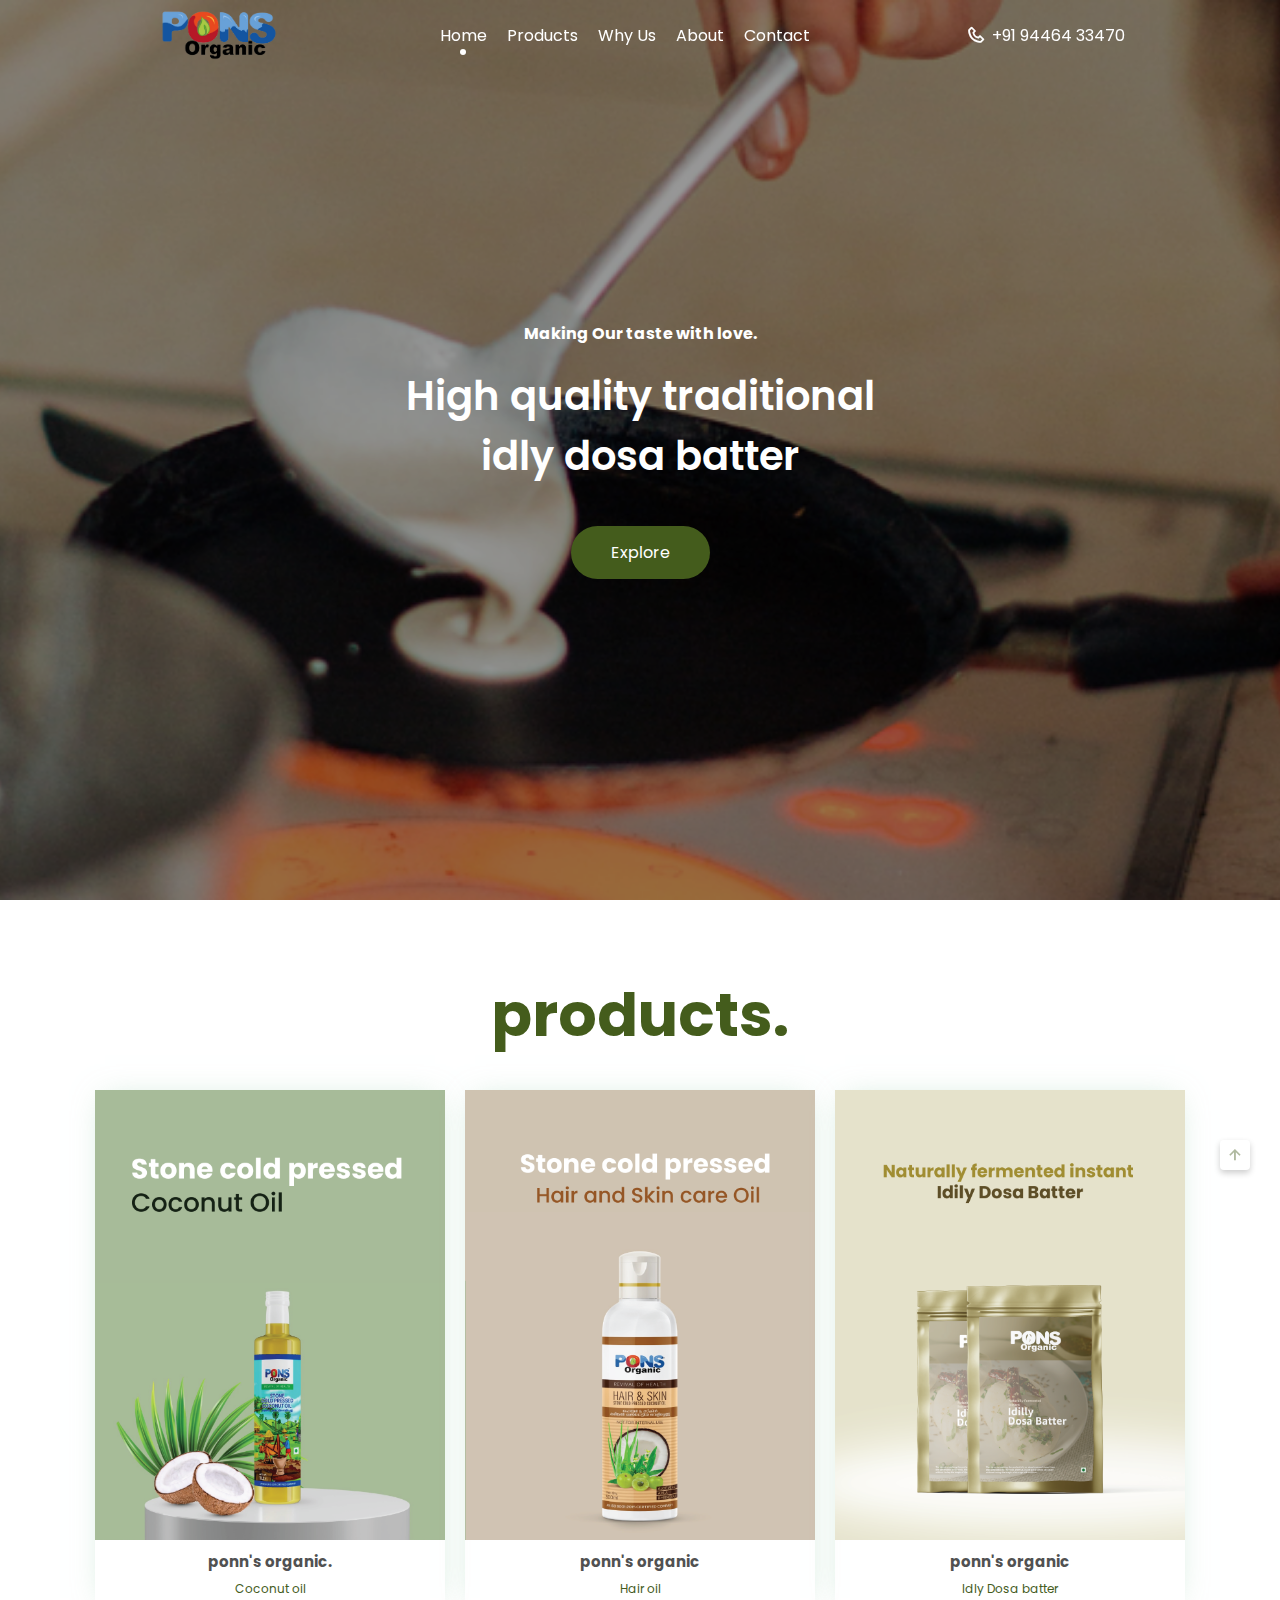
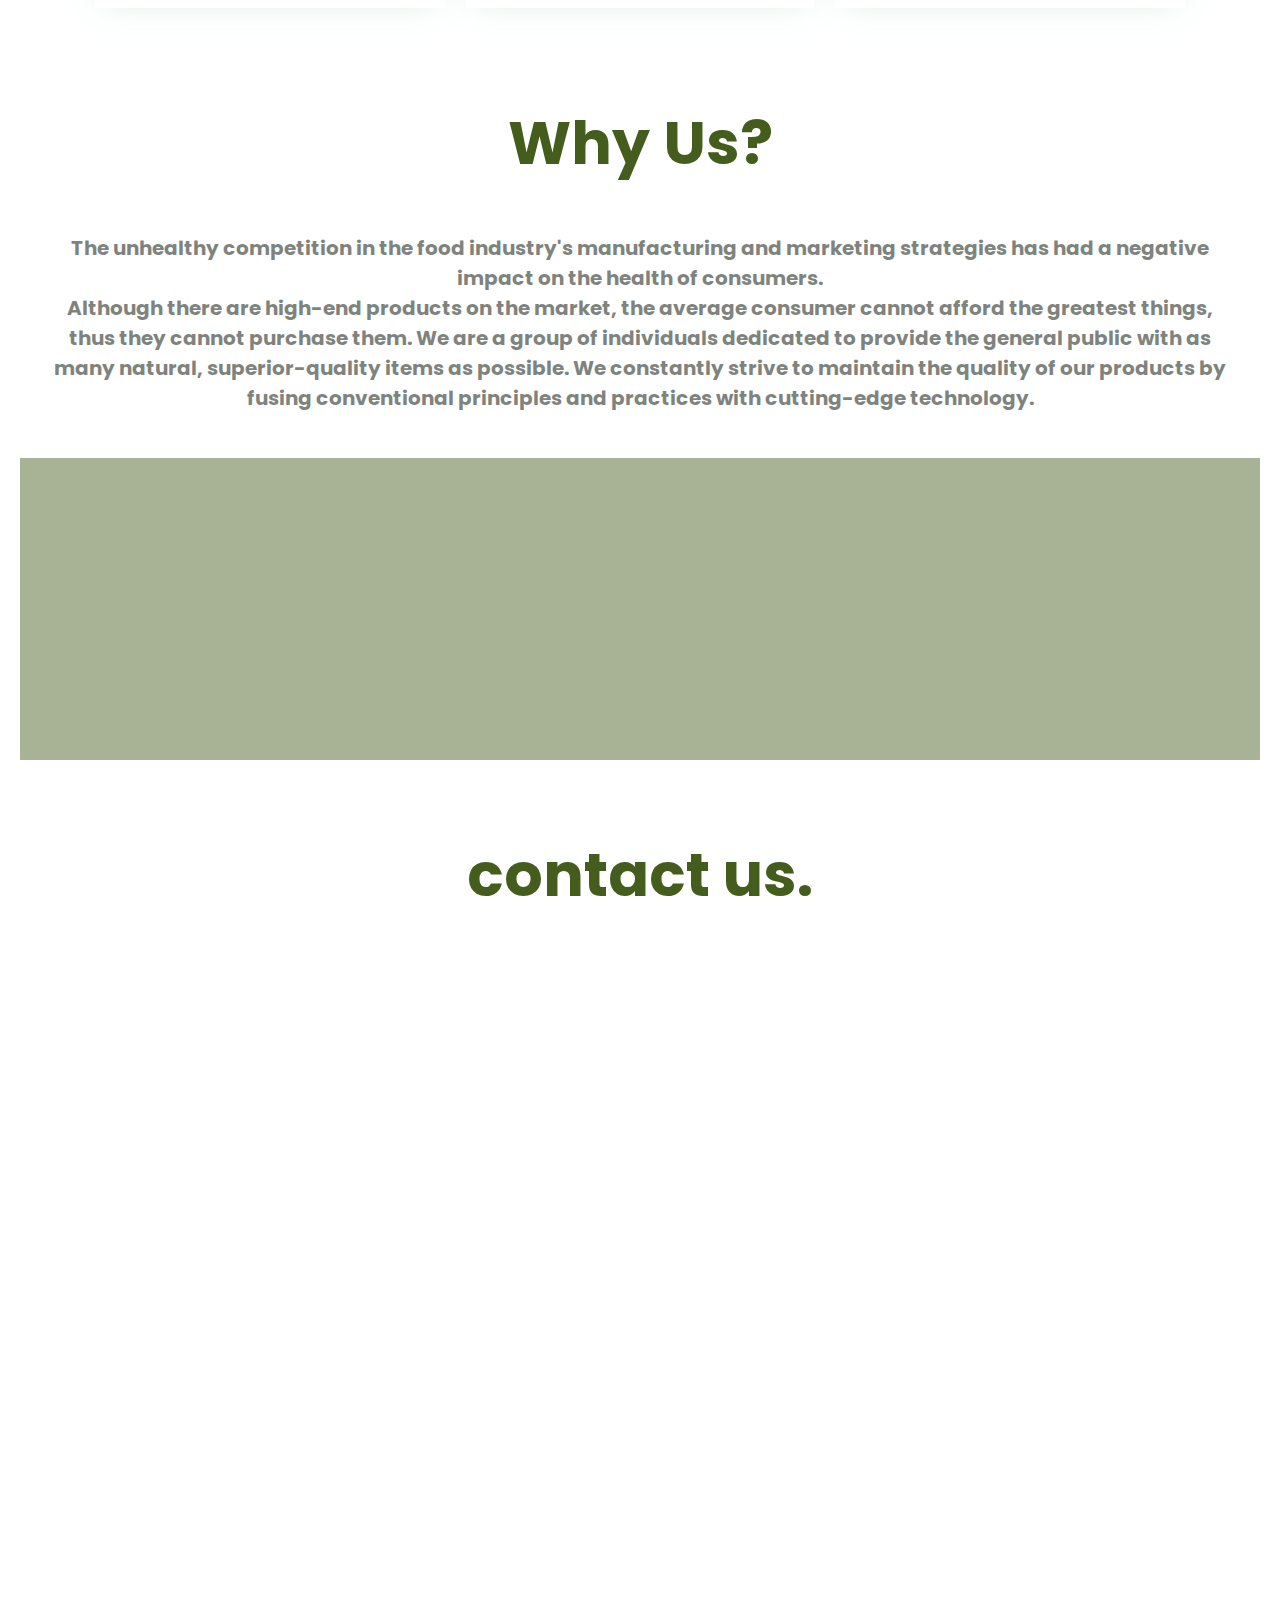
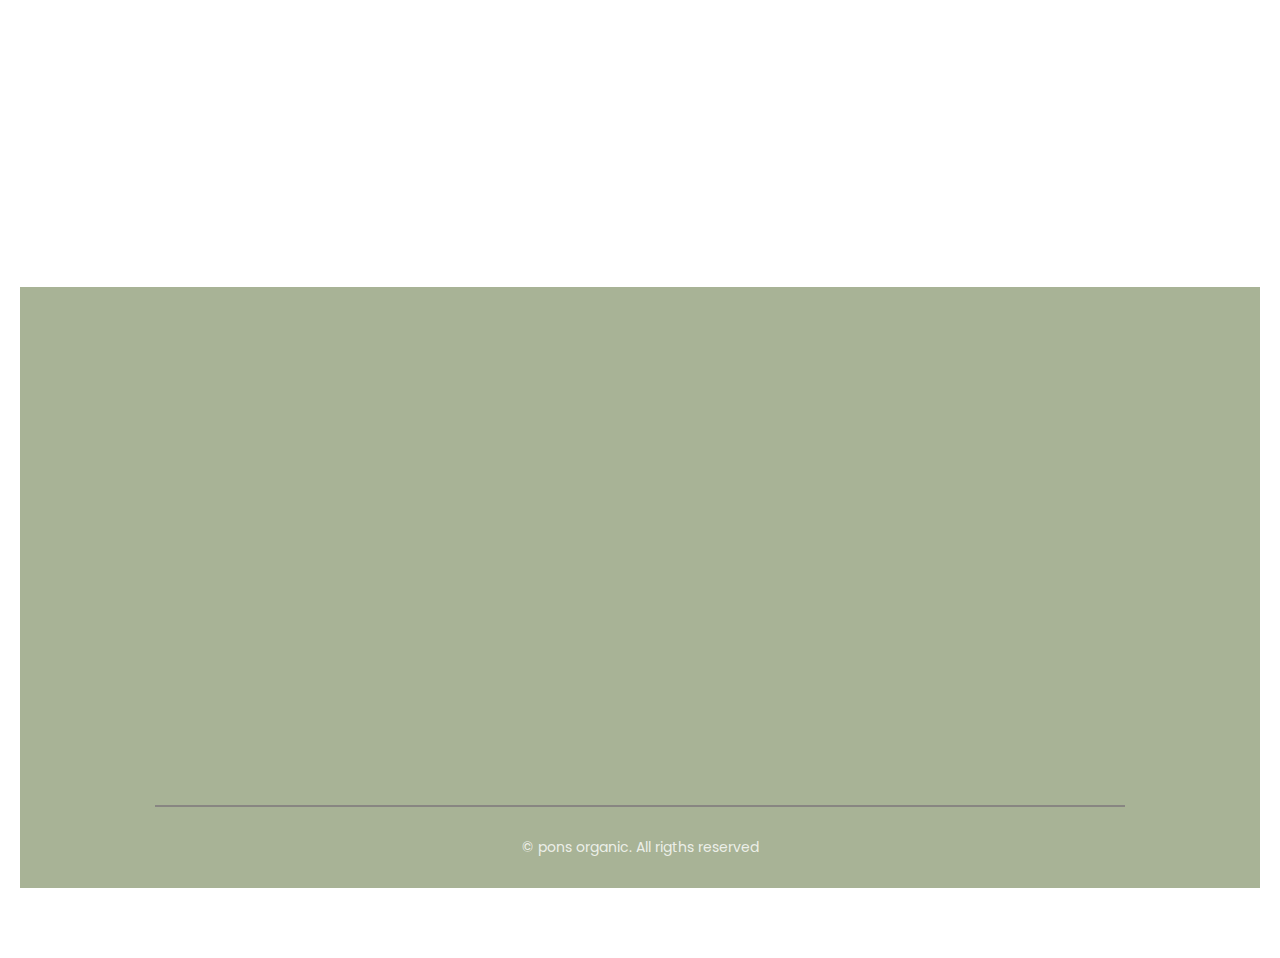
==== index.html @ 4b70cf16 "update" ====
<!DOCTYPE html>
<!-- authored by amaljith sivadas-->
<html lang="en">
<head>
    <meta charset="UTF-8">
    <meta http-equiv="X-UA-Compatible" content="IE=edge">
    <meta name="viewport" content="width=device-width, initial-scale=1.0">
    <title>Pons organic|A Quality Life to Protect the Truth</title>

    <!-- Swiper JS CSS-->
    <link rel="stylesheet" href="css/swiper-bundle.min.css">

    <!-- Scroll Reveal -->
    <link rel="stylesheet" href="css/scrollreveal.min.js">

    <!-- Boxicons -->
    <link href='https://unpkg.com/boxicons@2.1.2/css/boxicons.min.css' rel='stylesheet'>
        
    <!-- CSS -->
    <link rel="stylesheet" href="css/style.css">
         <!-- FAVICONS -->
  <link rel="shortcut icon" href="./images/Artboard 3.png" type="image/x-icon">

</head>
<body>
<!-- Header -->
    <header class="header">
            <nav class="nav container flex">
                    <a href="#" class="logo-content flex">
                        <img src="./images/pons_organic_1-removebg-preview.png" alt="" srcset="">
                    </a>

                    <div class="menu-content">
                            <ul class="menu-list flex">
                                    <li><a href="#home" class="nav-link active-navlink">home</a></li>
                                    <li><a href="#about" class="nav-link">products</a></li>
                                    <li><a href="#why-us" class="nav-link">why us</a></li>
                                    <li><a href="#menu" class="nav-link">about</a></li>
                                    <li><a href="#contact" class="nav-link">contact</a></li>
                            </ul>

                            <div class="media-icons flex">
                                    <a href="https://www.facebook.com"><i class='bx bxl-facebook'></i></a>
                                    <a href="https://twitter.com/i/flow/login"><i class='bx bxl-twitter' ></i></a>
                                    <a href="https://www.instagram.com/accounts/login"><i class='bx bxl-instagram-alt' ></i></a>
                                    <a href="https://github.com/login"><i class='bx bxl-github'></i></a>
                                    <a href="https://www.youtube.com/login"><i class='bx bxl-youtube'></i></a>
                            </div>

                            <i class='bx bx-x navClose-btn'></i>
                        </div>
                        
                        <div class="contact-content flex">
                            <i class='bx bx-phone phone-icon' ></i>
                            <span > <a class="phone-number" href="tel:+91 94464 33470">+91 94464 33470</a></span>
                        </div>

                        <i class='bx bx-menu navOpen-btn'></i>
                </nav>
        
    </header>

<!-- Home Section -->
    <main>
        <section class="home" id="home">
                <div class="home-content">
                        <div class="swiper mySwiper ">
                                <div class="swiper-wrapper ">
                                        <div class="swiper-slide mySlides">
                                                <img src="images/hero-1.png" alt="" class="home-img ">

                                                <div class="home-details">
                                                        <div class="home-text">
                                                                <h4 class="homeSubtitle">We really like what we do.</h4>
                                                                <h2 class="homeTitle">Original traditional cold pressed <br> coconut oil</h2>
                                                        </div>

                                                        <button class="button">Explore</button>
                                                </div>
                                        </div>

                                        <div class="swiper-slide mySlides">
                                                <img src="images/hero-2.png" alt="" class="home-img ">

                                                <div class="home-details">
                                                        <div class="home-text">
                                                                <h4 class="homeSubtitle">Enjoy the finest qaulity.</h4>
                                                                <h2 class="homeTitle">High-quality traditional oils for the <br> skin and hair</h2>
                                                        </div>

                                                        <button class="button">Explore</button>
                                                </div>
                                        </div>

                                        <div class="swiper-slide mySlides">
                                                <img src="images/hero-3.png" alt="" class="home-img ">

                                                <div class="home-details">
                                                        <div class="home-text">
                                                                <h4 class="homeSubtitle">Making Our taste with love.</h4>
                                                                <h2 class="homeTitle">High quality traditional<br>idly dosa batter</h2>
                                                        </div>

                                                        <button class="button">Explore</button>
                                                </div>
                                        </div>
                                </div>

                                <div class="swiper-button-next swiper-navBtn"></div>
                                <div class="swiper-button-prev swiper-navBtn"></div>
                                <div class="swiper-pagination"></div>
                        </div>
                </div>
        </section>

    
<!-- About Section -->
        <section class="section about" id="about">
                <section id="projects">
                        <div>
                            <h6>products.</h6>
                           <ul class="card-list">
                           <li class="card">
                                <a title="COCONUT OIL." class="card-image" data-href="#" target="_blank" style="background-image: url(./images/OIL.png);"  data-image-full="./images/OIL.png">
                                  <img src="./images/OIL.png" alt="COCONUT OIL" />
                                </a>
                                <a class="card-description" data-href="#" target="_blank">
                                  <h2>ponn's organic.</h2>
                                  <p>Coconut oil </p>
                                </a>
                              </li>
                              <li class="card">
                                <a title="HAIR & SKIN CARE OIL" class="card-image" data-href="#" target="_blank" style="background-image: url(./images/HAIR OIL.png);"  data-image-full="./images/HAIR OIL.png">
                                  <img src="./images/HAIR OIL.png" alt="HAIR & SKIN CARE OIL" />
                                </a>
                                <a class="card-description" data-href="" target="_blank">
                                  <h2>ponn's organic</h2>
                                  <p>Hair oil </p>
                                </a>
                              </li>
                              <li class="card">
                                <a title="IDLY DOSA BATTER" class="card-image" data-href="#" target="_blank" style="background-image: url(./images/BATTER.png);"  data-image-full="./images/BATTER.png">
                                  <img src="./images/BATTER.png" alt="#" />
                                </a>
                                <a class="card-description" data-href="avantra" target="_blank">
                                  <h2>ponn's organic</h2>
                                  <p>Idly Dosa batter </p>
                                </a>
                              </li>
                            </ul>
                            <h4 class="section-subtitle" >GIVE A MISSED CALL AND PLACE ORDER <br><a class="section-subtitle" href="tel:+91 94464 33470">+91 94464 33470</a></h4>
                    </section> 



<!-- why us section -->

 <section id="why-us">

      <h6>Why Us?</h6>
 <div class="whyUs">
      <h4>The unhealthy competition in the food industry's manufacturing and marketing strategies has had a negative impact on the health of consumers. <br> Although there are high-end products on the market, the average consumer cannot afford the greatest things, thus they cannot purchase them. We are a group of individuals dedicated to provide the general public with as many natural, superior-quality items as possible. We constantly strive to maintain the quality of our products by fusing conventional principles and practices with cutting-edge technology.</h4>
</div>
 </section>

    <!-- cleints Section -->
        <section class="section menu">
            <div class="brand-container container">
                    <h4 class="section-title"><i>Our Trusted Clients</i></h4>

                    <div class="brand-images">
                            <div class="brand-image">
                                    <img src="images/white-logo.png" alt="" class="brand-img">
                            </div>
                            <div class="brand-image">
                                    <img src="images/white-logo.png" alt="" class="brand-img">
                            </div>
                            <div class="brand-image">
                                    <img src="images/white-logo.png" alt="" class="brand-img">
                            </div>
                            <div class="brand-image">
                                    <img src="images/white-logo.png" alt="" class="brand-img">
                            </div>
                            <div class="brand-image">
                                    <img src="images/white-logo.png" alt="" class="brand-img">
                            </div>
                            <div class="brand-image">
                                <img src="images/white-logo.png" alt="" class="brand-img">
                        </div>
                    </div>
            </div>
        </section>

    
<!-- Reviews Section -->
        <section id="contact" class="section ">
                <h6> <span> contact us.</span></h6>
            <div class="maps">
                <iframe title="google maps-jdcorp" src="https://www.google.com/maps/embed?pb=!1m18!1m12!1m3!1d7775.878249281718!2d77.63615037439858!3d12.975745413412575!2m3!1f0!2f0!3f0!3m2!1i1024!2i768!4f13.1!3m3!1m2!1s0x3bae174c5fc45223%3A0xcbfba9bc7e8fe56d!2sJD%20CORP!5e0!3m2!1sen!2sin!4v1673929581398!5m2!1sen!2sin" width="1920" height="600" style="border:0;" allowfullscreen="" loading="lazy" referrerpolicy="no-referrer-when-downgrade"></iframe>
        </div>
            </div>
        </section>

    
<!-- Newsletter Section -->
        <section class="section newsletter">
            <div class="newletter-container container">
                <a href="#" class="logo-content flex">
                        <img class="logosmall" src="./images/pons_organic_1-removebg-preview.png" alt="" srcset="">
                    </a>

                    <p class="section-description">A Quality Life to Protect the Truth.</p>

                    </div>
<!-- 
                    <div class=" media-icons flex">
                        <a href="#"><i class='bx bxl-facebook'></i></a>
                        <a href="#"><i class='bx bxl-instagram-alt' ></i></a>
                        <a href="#"><i class='bx bxl-whatsapp'></i></a>
                        <a href="#"><i class='bx bxl-youtube'></i></a>
                </div> -->
            </div>
        </section>
        
    
<!-- Footer Section -->
 <section id="footer">
        <footer class="section footer">
            <div class="footer-container container">
                    <div class="footer-content">
                        <a href="#" class="logo-content flex">
                                <img class="logosmall" src="./images/white-logo.png" alt="" srcset=""> 
                            </a>

                            <p class="content-description">In 2023,two brothers and their supporters founded Ponnampully Traders and Manufactures as a result of their ideas for eradicating fraud in society, at least in the marketplace, by promoting the use of natural products and their connection to human health. It is an ISO-certified business with the trademark "PONS Organic" on the market.            
                            <div class="footer-location flex">
                                <i class='bx bx-map map-icon'></i>
                                
                                <div class="location-text">
                                        PONS Organic <br> Ponnampully Traders  and Manufactures,<br>Edathirinji Post <br>Irinjalakuda,<br>Thrissur, Kerala, 680122 
                                </div>
                            </div>
                    </div>

                    <div class="footer-linkContent">
                            <ul class="footer-links">
                                    <h4 class="footerLinks-title">others</h4>

                                    <li><a href="#" class="footer-link">brands</a></li>
                                    <li><a href="https://api.whatsapp.com/send?phone=+919400053254&text=Hello😀" class="footer-link whatsapp">Become a supplier</a></li>
                                    <li><a href="#" class="footer-link">Events</a></li>
                                    <li><a href="#" class="footer-link">news</a></li>
                                    <li><a href="#" class="footer-link">Customer service</a></li>
                            </ul> 
                            <ul class="footer-links">
                                    <h4 class="footerLinks-title">services</h4>

                                    <li><a href="#" class="footer-link">oils</a></li>
                                    <li><a href="#" class="footer-link">batters</a></li>
                                    <li><a href="#" class="footer-link">coconut</a></li>
                            </ul>
                            <ul class="footer-links">
                                    <h4 class="footerLinks-title">Support</h4>

                                    <li><a href="#" class="footer-link">About Us</a></li>
                                    <li><a href="#" class="footer-link">FAQs</a></li>
                                    <li><a href="#" class="footer-link">Private Policy</a></li>
                                    <li><a href="#" class="footer-link">Help Us</a></li>
                            </ul>
                    </div>
            </div>
            <div class="footer-copyRight">&#169; pons organic. All rigths reserved</div>
        </footer>
</section>

<!-- Scroll Up -->
        <a href="#home" class="scrollUp-btn flex">
                <i class='bx bx-up-arrow-alt scrollUp-icon'></i>
        </a>

</main>

<!-- Swiper JS -->
<script src="js/swiper-bundle.min.js"></script>

<!-- Scroll Reveal -->
<script src="js/scrollreveal.js"></script>

<!-- JavaScript -->
    <script src="js/script.js"></script>
</body>
</html>
---- css/style.css ----
/* Google Fonts - Poppins */
@import url('https://fonts.googleapis.com/css2?family=Poppins:wght@300;400;500;600&display=swap');

html{
    font-size: 62.5%; /* 1rem = 10px */
    scroll-behavior: smooth;
}
:root{
/* Font Sizes & Family */
/* if we set html's font size 62.5% then 1rem = 10px */

--body-font: 'Poppins', sans-serif;

--big-font: 4rem;
--h1-font: 3.6rem;
--h2-font: 2.4rem;
--h3-font: 2rem;
--h4-font: 1.8rem;
--normal-font: 1.6rem;
--small-font: 1.4rem;
--smaller-font: 1.3rem;

/* Font Weight ***/
--font-regular: 400;
--font-medium: 500;
--font-semi-bold: 600;

/* Color Variables */
--primary-color: #445c1c;
--primary-color-hover: #a8b396;
--text-color: #333;
--text-color-light: #888682;
--border-color: #484848;
--white-color: #ffffff;
--section-bg: #a8b396;

/* z-index */
--z-overlay: 10;
--z-fixed: 100;

/* transition */
--tran-0-2: 0.2s;
--tran-0-3: 0.3s;
--tran-0-5: 0.5s;
}

/*Font sizes For Small Screen 968px */
@media screen and (max-width: 990px) {
:root {
  --big-font: 3.5rem;
  --h1-font: 2.4rem;
  --h2-font: 2rem;
  --h3-font: 1.8rem;
  --h4-font: 1.6rem;
  --normal-font: 1.5rem;
  --small-font: 1.3rem;
  --smaller-font: 1.2rem;
}
}


/* Pre-CSS */
*{
  margin: 0;
  padding: 0;
  box-sizing: border-box;
}
body{
  overflow-x: hidden;
  background-color: var(--white-color);
}

/* Custom Scrollbar */
::selection{
  background-color: var(--primary-color);
  color: var(--white-color);
}
::-webkit-scrollbar{
  width: 8px;
}
::-webkit-scrollbar-track{
  background-color: #f9f1ec;
}
::-webkit-scrollbar-thumb{
  border-radius: 1rem;
  background-color: var(--primary-color);
}
::-webkit-scrollbar-thumb:hover{
  border-radius: 1rem;
  background-color: var(--primary-color-hover)
}

body,
button,
input{
  font-family: var(--body-font);
  font-size: var(--normal-font);
  font-weight: var(--font-regular);
  color: var(--text-color);
}

input{
  outline: none;
}
ul{
  list-style: none;
}
a{
  text-decoration: none;
}
img{
  width: 100%;
  height: 100%;
  object-fit: cover;
}

/* Reusuable CSS */
.section{
  padding: 7rem 2rem;
}
.container{
  max-width: 1030px;
  width: 100%;
  margin: 0 auto;
  padding: 0 3rem;
}
.flex{
  display: flex;
  align-items: center;
  column-gap: 0.6rem;
}
.button{
  border: none;
  outline: none;
  color: var(--white-color);
  padding: 1.4rem 4rem;
  border-radius: 3rem;
  background-color: var(--primary-color);
  transition: var(--tran-0-3);
  cursor: pointer;
}
.button:hover{
  background-color: var(--primary-color-hover);
}
.section-subtitle,
.content-subtitle{
  color: var(--primary-color);
  font-size: var(--normal-font);
  letter-spacing: 1px;
  font-weight: var(--font-medium);
  text-align: center;
}
.section-title,
.content-title{
  text-align: center;
  font-size: var(--h2-font);
  font-weight: var(--font-medium);
  margin: 1rem 0;
}
.section-description,
.content-description{
  text-align: center;
  margin-bottom: 2rem;
}
.section-description{
  padding: 0 16rem;
}
/* Header */
.header{
  position: fixed;
  top: 0;
  left: 0;
  height: 7rem;
  width: 100%;
  z-index: var(--z-fixed);
  transition: var(--tran-0-5);
}
.header-active{
  height: 6rem;
  background-color: var(--white-color);
  box-shadow: 0 0 10px rgba(0, 0, 0, 0.2);
}

/* nav */
.nav{
  position: relative;
  height: 100%;
  align-items: center;
  justify-content: space-between;
}
nav a img{
  width: 128px;
}
.logo-icon,
.logo-text,
.nav-link,
.phone-icon,
.phone-number{
  color: var(--white-color);
}

.header-active .logo-icon,
.header-active .logo-text,
.header-active .nav-link,
.header-active .phone-icon,
.header-active .phone-number{
  color: var(--text-color);
}

.logo-icon,
.phone-icon{
  font-size: 2rem;
}
.menu-list{
  column-gap: 2rem;
}
.nav-link{
  position: relative;
  text-transform: capitalize;
}
.nav-link::before{
  content: '';
  position: absolute;
  left: 50%;
  bottom: -8px;
  height: 6px;
  width: 6px;
  border-radius: 50%;
  transform: translateX(-50%);
  background-color: var(--white-color);
  opacity: 0;
}
.active-navlink::before{
  opacity: 1;
}
.header-active .active-navlink::before{
  background-color: var(--text-color);
}
.media-icons{
  column-gap: 1rem;
}
.media-icons a{
  color: var(--text-color-light);
}
.navClose-btn,
.navOpen-btn,
.media-icons{
  display: none;
}
h4{
  margin-bottom: 20px;
}

/* nav responsive */
@media screen and (max-width: 768px) {
  .contact-content{
    display: none;
  }
  .navClose-btn,
  .navOpen-btn,
  .media-icons{
  display: block;
}
nav a img{
  width: 110px;
  margin-left: 10px;
  margin-top: 5px;
}
  .nav .menu-content{
    position: fixed;
    top: 0;
    right: -100%;
    max-width: 300px;
    width: 100%;
    height: 100%;
    z-index: var(--z-fixed);
    padding: 10rem 0 5rem;
    background-color: var(--white-color);
    box-shadow: 0 0 10px rgba(0, 0, 0, 0.2);
    display: flex;
    flex-direction: column;
    align-items: center;
    justify-content: space-between;
    transition: var(--tran-0-5);
  }
  .nav .menu-content.open{
    right: 0;
  }
  .menu-list{
    flex-direction: column;
    row-gap: 2.5rem;
    font-size: var(--h4-font);
  }
  .nav-link{
    color: var(--text-color);
  }
  .nav-link::before{
    background-color: var(--text-color);
  }
  .navClose-btn{
    position: absolute;
    top: 2rem;
    right: 2rem;
    font-size: 3.5rem;
    cursor: pointer;
  }
  .navOpen-btn{
    font-size: 3.5rem;
    cursor: pointer;
    color: var(--white-color);
  }
  .header-active .navOpen-btn{
    color: var(--text-color);
  }
}


/* Home */
.home{
  height: 100vh;
  width: 100%;
  /* background-color: red; */
}
.swiper-slide{
  position: relative;
  height: 100vh;
  width: 100%;
}
.home .swiper-slide::before{
  content: '';
  position: absolute;
  left: 0;
  top: 0;
  height: 100%;
  width: 100%;
  background-color: rgba(0, 0, 0, 0.4);
  z-index: var(--z-overlay);
}
.home-img{
  height: 100%;
  width: 100%;
}
.mySlides{
  display: none;
}

/* swiper button */
.swiper-navBtn{
  height: 5rem;
  width: 5rem;
  color: var(--white-color);
  border-radius: 50%;
  background-color: rgba(255, 255, 255, 0.2);
  transition: var(--tran-0-2);
  opacity: 0;
  visibility: visible;
}
.home:hover .swiper-navBtn,
.review:hover .swiper-navBtn{
  opacity: 1;
}
.swiper-navBtn:hover{
  background-color: rgba(255, 255, 255, 0.3);
}
.swiper-navBtn::after,
.swiper-navBtn::before{
  font-size: 2rem;
}

.swiper-button-next{
  right: 16rem;
}
.swiper-button-prev{
  left: 16rem;
}

.swiper-pagination-bullet{
  background-color: var(--white-color);
  opacity: 1;
  height: 1.5rem;
  width: 1.5rem;
  margin-bottom: 2rem;
  visibility: hidden;
}
.swiper-pagination-bullet-active{
  border: 3px solid var(--white-color);
  background-color: var(--primary-color);
}
.home-details{
  position: absolute;
  top: 50%;
  left: 50%;
  z-index: var(--z-fixed);
  transform: translate(-50%, -50%);
  display: grid;
  justify-items: center;
  width: 100%;
  row-gap: 4rem;
}

.homeSubtitle{
  text-align: center;
  font-size: var(--normal-font);
  color: var(--white-color);
}
.homeTitle{
  text-align: center;
  font-size: var(--big-font);
  color: var(--white-color);
  font-weight: var(--font-semi-bold);
}


/* About */

h6{
  font-size: 6rem;
  color: var(--primary-color);
  text-align: center;
}
p{
  font-size: 1.2rem;
  color: var(--primary-color)
}
/* grid */
.card-image {
	display: block;
	min-height: 20rem; /* layout hack */
	background: rgb(255, 255, 255) center center no-repeat;
	background-size: cover;
	
}

.card-image > img {
  
	display: block;
	width: 100%;
	opacity:10; /* visually hide the img element */
}
.card-image > img:hover{
	display: block;
	width: 100%;
	opacity:10; /* visually hide the img element */
}



.card-image.is-loaded {
	filter: none; /* remove the blur on fullres image */
	transition: filter 1s;
}




/* Layout Styles */

.card-list {
	display: block;
	margin: 1rem auto;
	padding: 0;
	font-size: 0;
	text-align: center;
	list-style: none;
}

.card {
	display: inline-block;
	width: 100%;
	max-width: 35rem;
	margin: 1rem;
	font-size: 1rem;
	text-decoration: none;
	overflow: hidden;
	box-shadow: 0 0 3rem -1rem rgba(178, 218, 194, 0.7);
	transition: transform 0.1s ease-in-out, box-shadow 0.1s;
}

.card:hover {
	transform: translateY(-0.5rem) scale(1.0125);
	box-shadow: 0 0.5em 3rem -1rem rgba(255, 255, 255, 0.5);
}

.card-description {
	display: block;
	padding: 1em 0.5em;
	color: #515151;
	text-decoration: none;
}

.card-description > h2 {
	margin: 0 0 0.5em;
}

.card-description > p {
	margin: 0;
}

.menu{
  background-color: var(--section-bg);
}
.section-title,
.section-description{
  color: var(--white-color);
}
.menu .menu-content{
  display: grid;
  grid-template-columns: 1.8fr 1fr;
  column-gap: 6rem;
  margin-top: 6rem
}
.menu-img{
  height: 80px;
  width: 80px;
  margin-right: 1.5rem;
}
.menu-items{
  display: grid;
  row-gap: 1.5rem;
}

.menu-item{
  position: relative;
  padding: 2rem 2.5rem;
  background-color: var(--white-color);
}
.menuItem-details{
  margin-right: 1.5rem;
}
.menuItem-topic{
  font-weight: var(--font-semi-bold);
}
.menuItem-des{
  font-size: var(--small-font);
}
.menuItem-price{
  flex-direction: column;
  padding-left: 2rem;
  border-left: 2px solid rgba(0, 0, 0, 0.3);
}
.discount-price{
  font-size: 1.8rem;
}
.real-price{
  text-decoration: line-through;
}
.time-topic{
  width: 100%;
  display: block;
  text-align: center;
  font-size: 1.8rem;
  font-weight: var(--font-regular);
  padding: 1.5rem 0;
  color: var(--white-color);
  background-color: var(--primary-color);
}
.time-list{
  padding: 1.5rem;
  border-bottom: 2px solid rgba(0, 0, 0, 0.3);
  justify-content: space-between;
  background-color: var(--white-color);
}
.time-list:nth-child(7){
  border-bottom: none;
}

/* Brand */
.brand-images{
  display: grid;
  align-items: center;
  column-gap: 2rem;
  justify-content: space-between;
  justify-items: center;
  margin-top: 3rem;
  grid-template-columns: repeat(6,1fr);
}
.brand-img{
  width: 150px;
  object-fit: contain;
  opacity: 0.6;
  transition: var(--tran-0-5);
}
.brand-img:hover{
  opacity: 1;
}

/* Review */
iframe{
  width: 100%;
}
section h6 {
  margin-bottom: 20px;
  margin-top: 0%;
}

/* why us section */

.whyUs{
  width: 100%;
  height: auto;
  padding: 25px;
  opacity: 0.5;
  color: #000a00;
  text-align: center;
  font-size: 2rem;
}

/* Newsletter */

.logosmall{
  width: 100px;
  opacity: .9;
}
.newsletter .section-description{
  color: var(--text-color);
}
.newletter-container{
  display: grid;
  justify-items: center;
  row-gap: 4rem;
}
.newsletter .logo-text{
  color: var(--text-color-light);
  font-size: 2rem;
  font-weight: var(--font-medium);
}
.newsletter-inputBox{
  position: relative;
  height: 5rem;
  max-width: 400px;
  width: 100%;
  overflow: hidden;
}
.newletter-input{
  height: 100%;
  width: 100%;
  border-radius: 3rem;
  border: 2px solid rgba(0, 0, 0, 0.2);
  padding: 0 16rem 0 2rem;
}
.newsletter-button{
  position: absolute;
  top: 0;
  right: 0;
  border-radius: 0 3rem 3rem 0;
}
/* Footer */
.footer{
  padding: 4rem 2rem 3rem;
  background-color: var(--section-bg);
}
.footer .content-description,
.footer .map-icon,
.footer .location-text{
  color: var(--primary-color);
}
.footer-container{
  display: grid;
  grid-template-columns: 1fr 2fr;
  column-gap: 2rem;
  align-items: center;
}
.footer-content{
  display: grid;
  row-gap: 3rem;
}
.footer .logo-text,
.footer .logo-icon{
  color: var(--text-color-light);
  font-size: 2rem;
  font-weight: var(--font-medium);
}
.footer .logo-icon{
  font-size: 3rem;
}
.footer .content-description,
.footer .location-text{
  text-align: left;
  font-size: var(--small-font);
}
.footer .map-icon{
  font-size: 4rem;
  margin-right: 1rem;
}
.footer-linkContent{
  display: grid;
  grid-template-columns: repeat(3,1fr);
  justify-items: end;
}
.footer-links{
  display: grid;
  row-gap: 1rem;
  font-weight: var(--font-medium);
  color: var(--primary-color);
}
.footer-link{
  font-size: var(--small-font);
  color:var(--primary-color);
  transition: var(--tran-0-3);
}
.footer-link:hover{
  color: rgba(255, 255, 255, 0.8);
}
.footer-copyRight{
  max-width: 970px;
  margin: 0 auto;
  text-align: center;
  padding-top: 3rem;
  margin-top: 3rem;
  font-size: var(--small-font);
  border-top: 2px solid var(--text-color-light);
  color: rgba(255, 255, 255, 0.8);;
}


/* Scroll Up */
.scrollUp-btn{
  position: fixed;
  bottom: -30%;
  right: 3rem;
  height: 3rem;
  width: 3rem;
  font-size: 2rem;
  border-radius: 4px;
  color: var(--primary-color-hover);
  cursor: pointer;
  box-shadow: 0 3px 6px rgba(0, 0, 0, 0.2);
  background-color: var(--white-color);
  z-index: var(--z-overlay);
  justify-content: center;
  transition: var(--tran-0-3);
}
.scrollUpBtn-active{
  bottom: 3rem;
}
.scrollUp-icon{
  opacity: 0.9;
  transition: var(--tran-0-3);
}
.scrollUp-btn:hover .scrollUp-icon{
  opacity: 1;
}

/* Responive media */
@media screen and (max-width: 1150px) {
  .swiper-button-prev {
    left: 10rem;
}
  .swiper-button-next {
    right: 10rem;
}

}

@media screen and (max-width: 1000px) {
  .swiper-button-prev {
    left: 3rem;
}
  .swiper-button-next {
    right: 3rem;
}
  .section-description {
    padding: 0 8rem;
  }
  .about-imageContent {
    height: 400px;
  }
  .aboutImg-textBox {
    padding: 1.5rem 2rem;
  }
  .menu .menu-content {
    grid-template-columns: 1.5fr 1fr;
    column-gap: 3rem;
  }
  .brand-images{
    grid-template-columns: repeat(3,1fr);
  }

}

@media screen and (max-width: 768px) {
  .section.review{
    padding: 7rem 1rem 3rem;
  }
  .whyUs{
    font-size: 1.5rem;
  }
  .whatsapp{
    
  }
  .review .swiper{
    padding-bottom: 6.5rem;
  }
  .swiper-navBtn{
    visibility: hidden;
  }
  .swiper-pagination-bullet{
    visibility: visible;
  }

  .section {
    padding: 7rem 1rem;
}
.section-description,
.review-quote{
  padding: 0 6rem;
}
.about-content{
  grid-template-columns: 1fr;
  row-gap: 3rem;
  justify-items: center;
}
.about .content-subtitle,
.about .content-title,
.about .content-description{
  text-align: center;
}
.about-details {
  justify-items: center;
}
.about-lists{
  justify-content: center;
}
.menu .menu-content {
  grid-template-columns: 1fr;
  row-gap: 3rem;
}
.footer-container{
  row-gap: 1.5rem;
}
}

@media screen and (max-width: 600px){
  .container{
    padding: 0.5rem;
  }
  .section-description, .review-quote{
    padding: 0;
  }
  .aboutImg-textBox{
    right: -2rem
  }
  .menuItem-price{
    border: none;
  }
  .menu-img{
    height: 70px;
    width: 70px;
    margin-right: 0;
}
  .brand-images{
    grid-template-columns: repeat(2,1fr);
  }
  .brand-img{
    width: 130px;
  }
  .footer-container{
    grid-template-columns: 1fr;
    row-gap: 6rem;
  }
  .footer-content{
    justify-items: center;
  }
  .footer-linkContent{
    justify-items: center;
  }
  
}
@media screen and (max-width: 400px) {
  .homeTitle{
    font-size:3rem;
  }
  .menu-item{
    flex-direction: column;
    align-items: center;
    padding: 1rem;
    row-gap: 2rem;
  }
  .menuItem-details{
    margin-right: 0;
    display: flex;
    flex-direction: column;
    align-items: center;
  }
  .menuItem-price{
    padding-left: 0;
    flex-direction: row;
  }
  .menuItem-des{
    text-align: center;
}
  .newsletter-input {
    padding: 0 11rem 0 2rem;

}
  .newsletter-button {
    padding: 1.4rem 2rem;

}
}
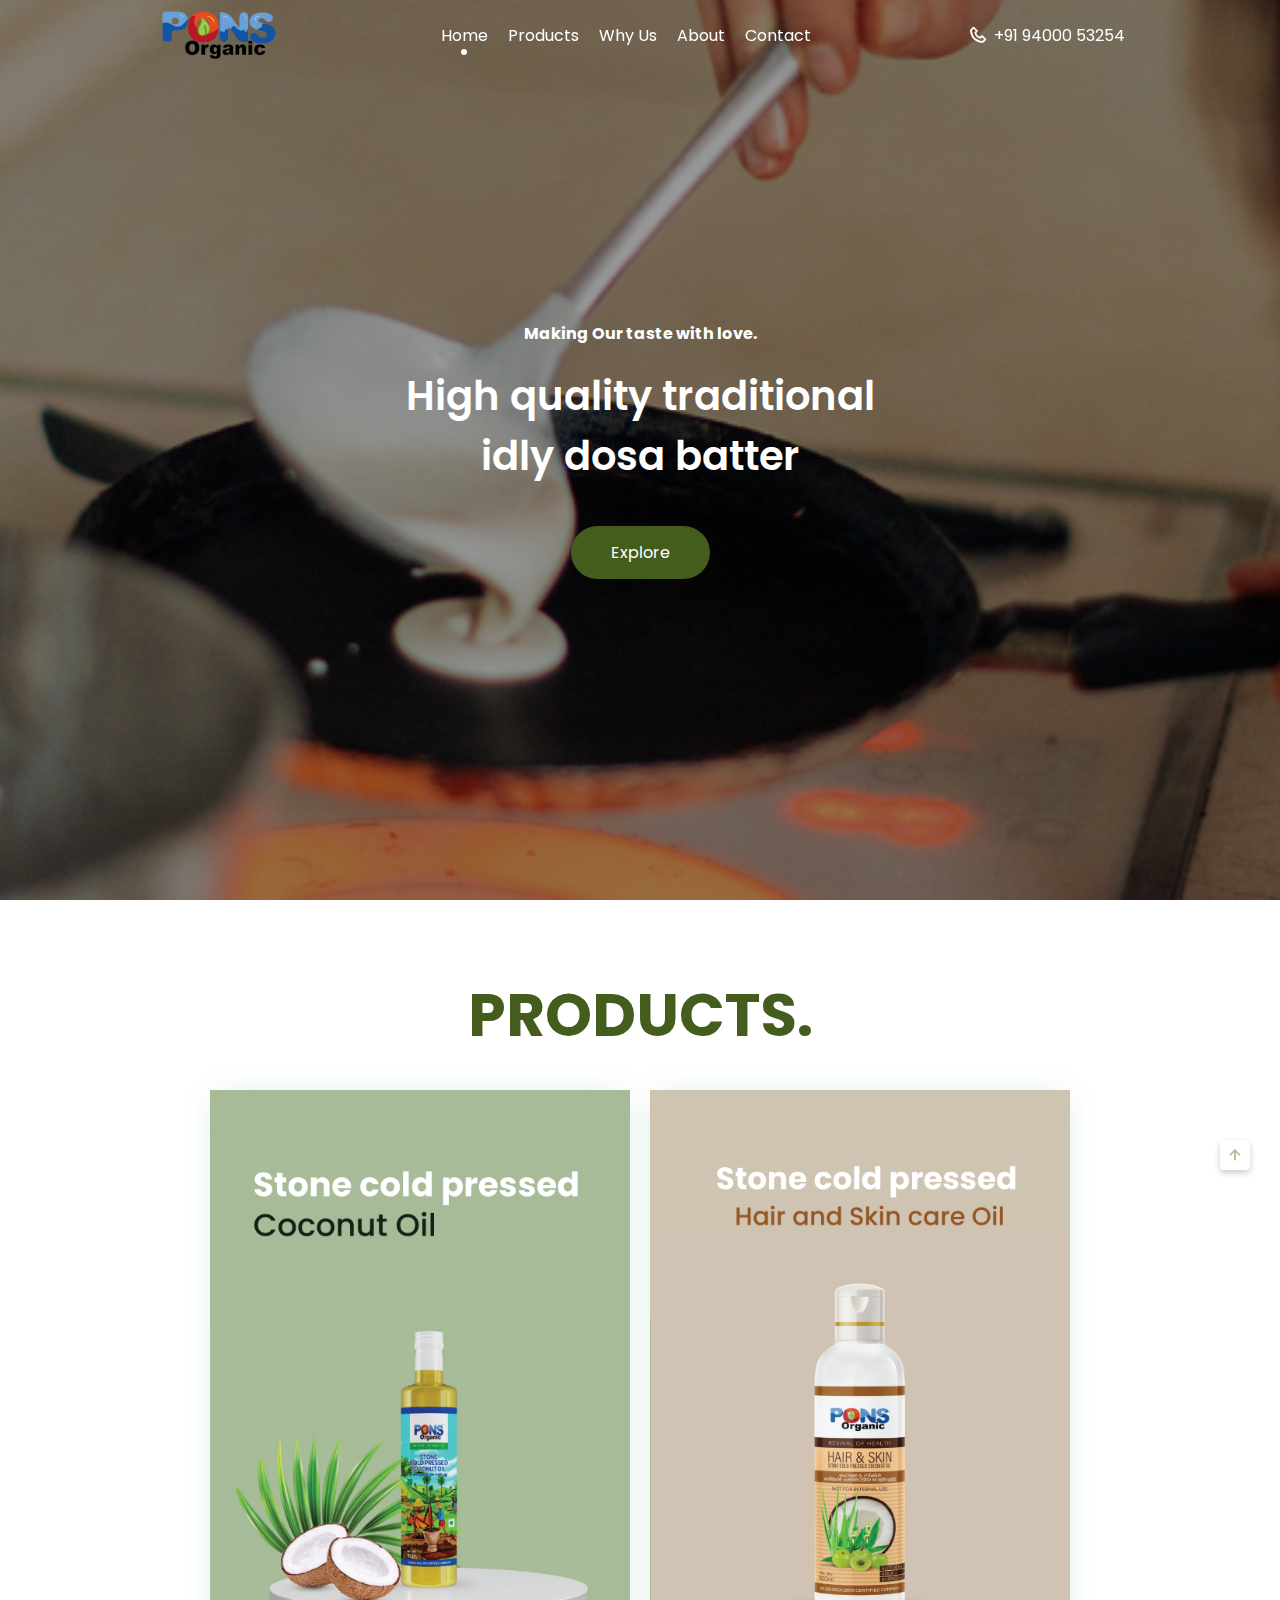
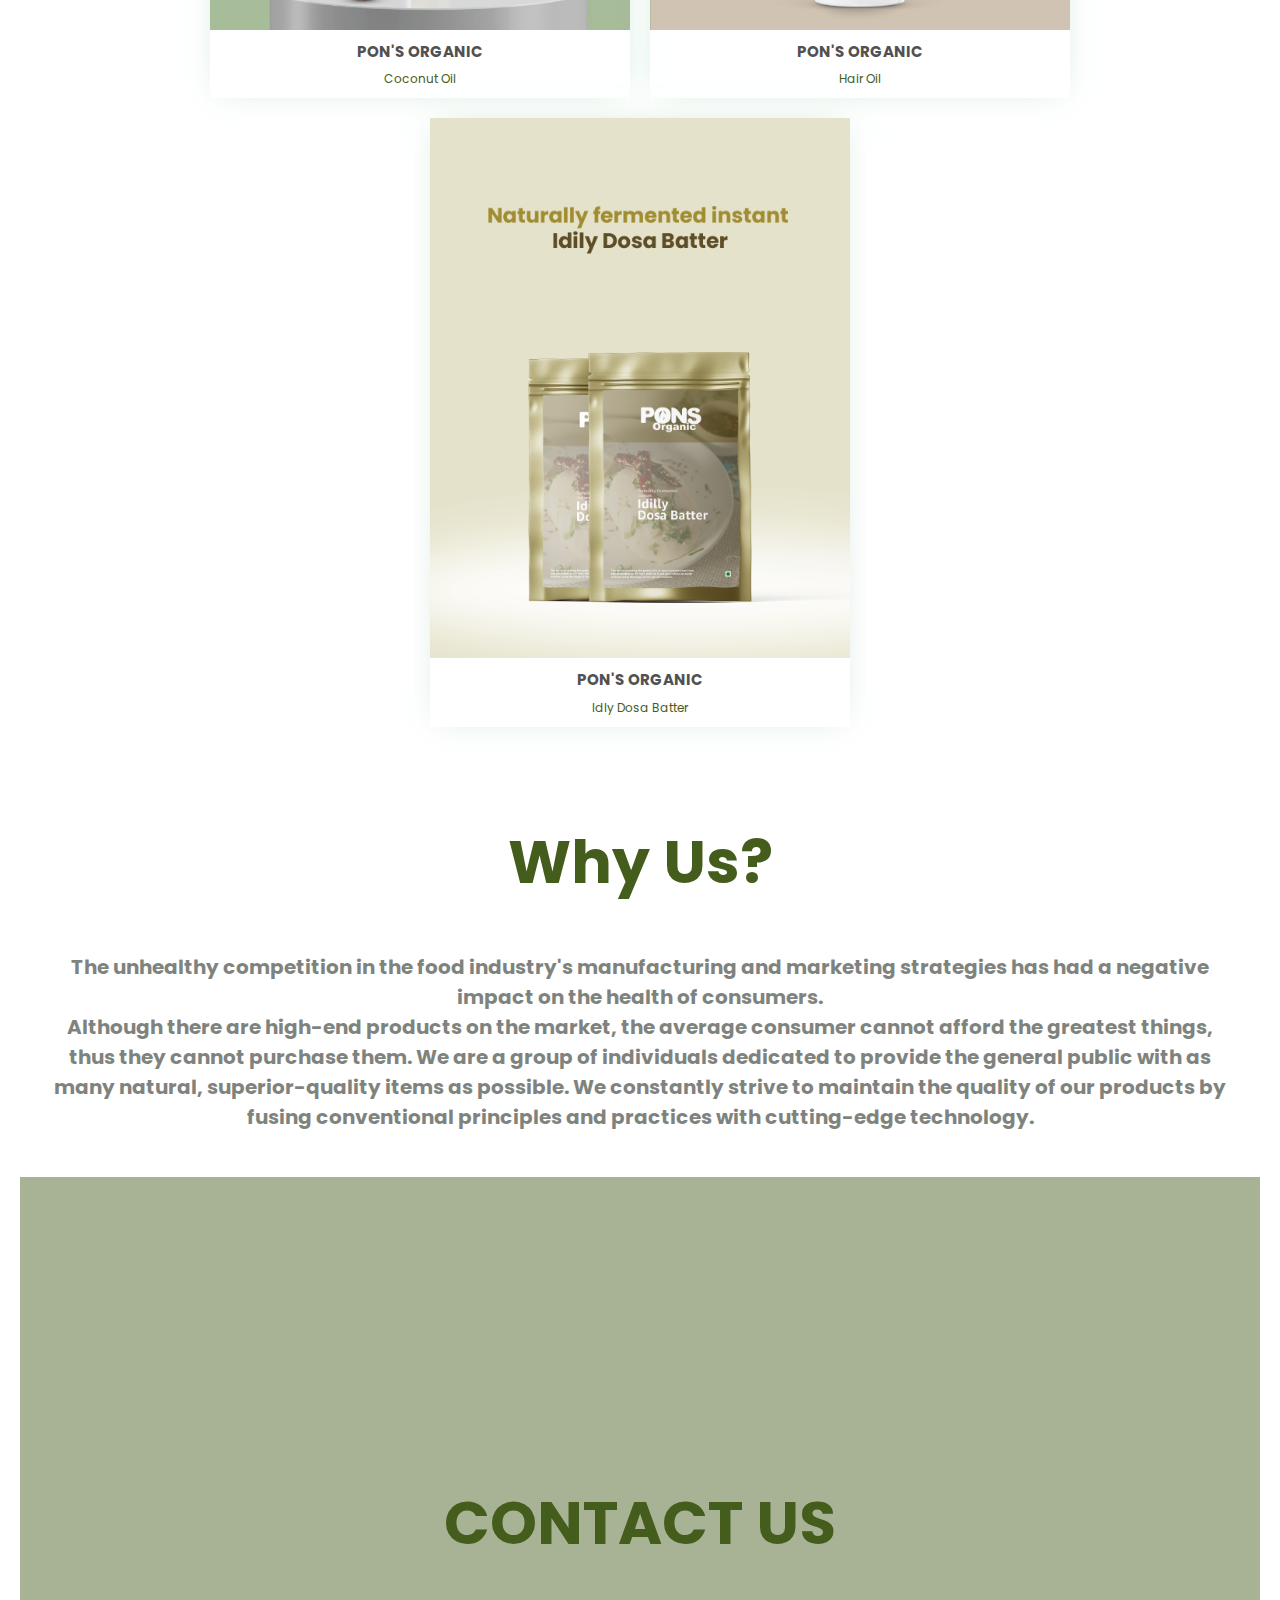
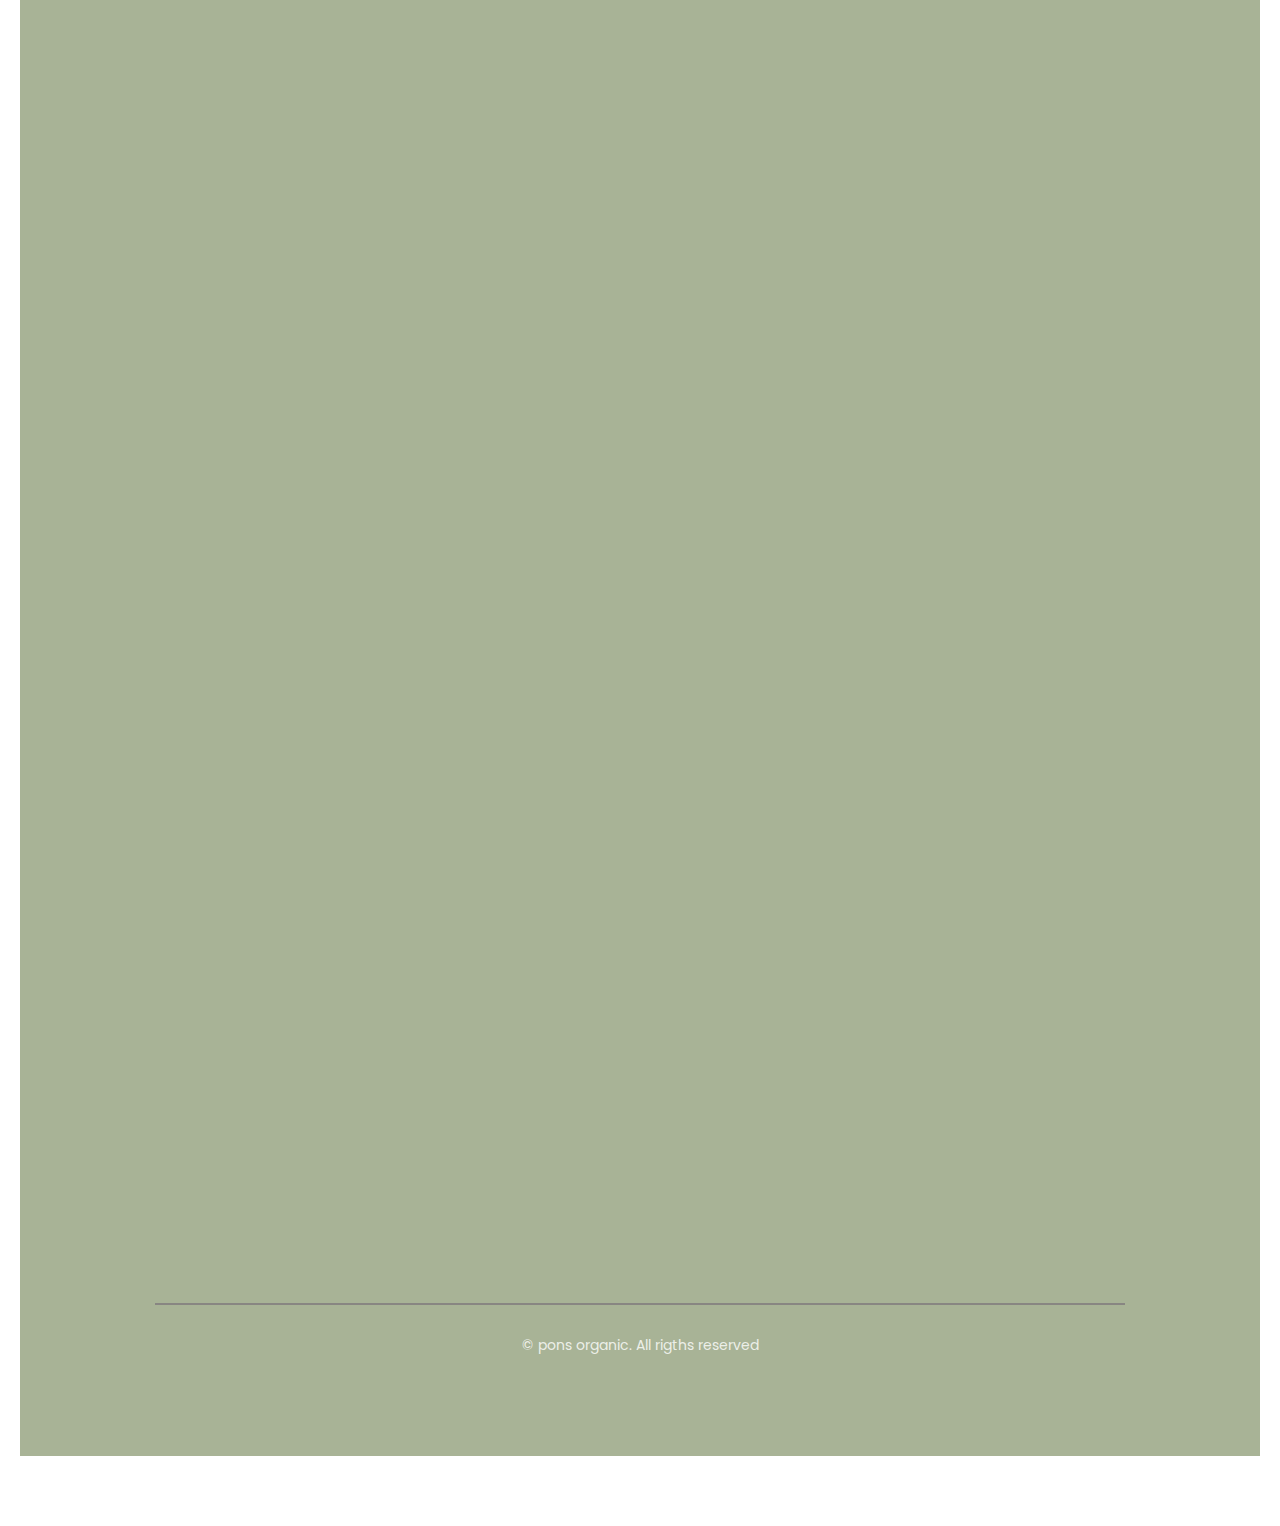
==== commit d4bb40bb: "update" ====
--- a/index.html
+++ b/index.html
@@ -35,15 +35,14 @@
                                     <li><a href="#home" class="nav-link active-navlink">home</a></li>
                                     <li><a href="#about" class="nav-link">products</a></li>
                                     <li><a href="#why-us" class="nav-link">why us</a></li>
-                                    <li><a href="#menu" class="nav-link">about</a></li>
+                                    <li><a href="./about-us.html" class="nav-link">about</a></li>
                                     <li><a href="#contact" class="nav-link">contact</a></li>
                             </ul>
 
                             <div class="media-icons flex">
                                     <a href="https://www.facebook.com"><i class='bx bxl-facebook'></i></a>
-                                    <a href="https://twitter.com/i/flow/login"><i class='bx bxl-twitter' ></i></a>
+                                    <a href="https://twitter.com/i/flow/login"><i class='bx bxl-whatsapp' ></i></a>
                                     <a href="https://www.instagram.com/accounts/login"><i class='bx bxl-instagram-alt' ></i></a>
-                                    <a href="https://github.com/login"><i class='bx bxl-github'></i></a>
                                     <a href="https://www.youtube.com/login"><i class='bx bxl-youtube'></i></a>
                             </div>
 
@@ -52,7 +51,7 @@
                         
                         <div class="contact-content flex">
                             <i class='bx bx-phone phone-icon' ></i>
-                            <span > <a class="phone-number" href="tel:+91 94464 33470">+91 94464 33470</a></span>
+                            <span > <a class="phone-number" href="tel:+919400053254">+91 94000 53254</a></span>
                         </div>
 
                         <i class='bx bx-menu navOpen-btn'></i>
@@ -118,15 +117,15 @@
         <section class="section about" id="about">
                 <section id="projects">
                         <div>
-                            <h6>products.</h6>
+                            <h6>PRODUCTS.</h6>
                            <ul class="card-list">
                            <li class="card">
                                 <a title="COCONUT OIL." class="card-image" data-href="#" target="_blank" style="background-image: url(./images/OIL.png);"  data-image-full="./images/OIL.png">
                                   <img src="./images/OIL.png" alt="COCONUT OIL" />
                                 </a>
                                 <a class="card-description" data-href="#" target="_blank">
-                                  <h2>ponn's organic.</h2>
-                                  <p>Coconut oil </p>
+                                  <h2>PON'S ORGANIC</h2>
+                                  <p>Coconut Oil </p>
                                 </a>
                               </li>
                               <li class="card">
@@ -134,8 +133,8 @@
                                   <img src="./images/HAIR OIL.png" alt="HAIR & SKIN CARE OIL" />
                                 </a>
                                 <a class="card-description" data-href="" target="_blank">
-                                  <h2>ponn's organic</h2>
-                                  <p>Hair oil </p>
+                                  <h2>PON'S ORGANIC</h2>
+                                  <p>Hair Oil </p>
                                 </a>
                               </li>
                               <li class="card">
@@ -143,12 +142,12 @@
                                   <img src="./images/BATTER.png" alt="#" />
                                 </a>
                                 <a class="card-description" data-href="avantra" target="_blank">
-                                  <h2>ponn's organic</h2>
-                                  <p>Idly Dosa batter </p>
+                                  <h2>PON'S ORGANIC</h2>
+                                  <p>Idly Dosa Batter </p>
                                 </a>
                               </li>
                             </ul>
-                            <h4 class="section-subtitle" >GIVE A MISSED CALL AND PLACE ORDER <br><a class="section-subtitle" href="tel:+91 94464 33470">+91 94464 33470</a></h4>
+                            <h4 class="section-subtitle">GIVE A MISSED CALL AND PLACE ORDER<br><a class="section-subtitle" href="tel:+919400053254">+91 94000 53254</a></h4>
                     </section> 
 
 
@@ -184,20 +183,19 @@
                             <div class="brand-image">
                                     <img src="images/white-logo.png" alt="" class="brand-img">
                             </div>
-                            <div class="brand-image">
+                            <div class="brand-image"> 
                                 <img src="images/white-logo.png" alt="" class="brand-img">
                         </div>
                     </div>
-            </div>
-        </section>
+            </div> 
 
     
 <!-- Reviews Section -->
         <section id="contact" class="section ">
-                <h6> <span> contact us.</span></h6>
+                <h6> <span>CONTACT US</span></h6>
             <div class="maps">
-                <iframe title="google maps-jdcorp" src="https://www.google.com/maps/embed?pb=!1m18!1m12!1m3!1d7775.878249281718!2d77.63615037439858!3d12.975745413412575!2m3!1f0!2f0!3f0!3m2!1i1024!2i768!4f13.1!3m3!1m2!1s0x3bae174c5fc45223%3A0xcbfba9bc7e8fe56d!2sJD%20CORP!5e0!3m2!1sen!2sin!4v1673929581398!5m2!1sen!2sin" width="1920" height="600" style="border:0;" allowfullscreen="" loading="lazy" referrerpolicy="no-referrer-when-downgrade"></iframe>
-        </div>
+                <iframe title="GOOGLE MAPS-PONS ORGANIC" src="https://www.google.com/maps/embed?pb=!1m18!1m12!1m3!1d519.8229536208485!2d76.17480796485133!3d10.327450088294754!2m3!1f0!2f0!3f0!3m2!1i1024!2i768!4f13.1!3m3!1m2!1s0x3ba7f53e7bb8fe69%3A0x1f36cdbc94643d4!2sPONNAMPULLY%20TRADERS%20AND%20MANUFACTURES!5e0!3m2!1sen!2sin!4v1685547374051!5m2!1sen!2sin" width="600" height="450" style="border:0;" allowfullscreen="" loading="lazy" referrerpolicy="no-referrer-when-downgrade"></iframe>
+        </div> 
             </div>
         </section>
 
@@ -232,7 +230,7 @@
                                 <img class="logosmall" src="./images/white-logo.png" alt="" srcset=""> 
                             </a>
 
-                            <p class="content-description">In 2023,two brothers and their supporters founded Ponnampully Traders and Manufactures as a result of their ideas for eradicating fraud in society, at least in the marketplace, by promoting the use of natural products and their connection to human health. It is an ISO-certified business with the trademark "PONS Organic" on the market.            
+                            <p class="content-description">In 2023, two brothers and their supporters founded Ponnampully Traders and Manufactures as a result of their ideas for eradicating fraud in society, at least in the marketplace, by promoting the use of natural products and their connection to human health. It is an ISO-certified business with the trademark "PONS Organic" on the market.            
                             <div class="footer-location flex">
                                 <i class='bx bx-map map-icon'></i>
                                 
--- a/css/style.css
+++ b/css/style.css
@@ -467,7 +467,7 @@
 .card {
 	display: inline-block;
 	width: 100%;
-	max-width: 35rem;
+	max-width: 42rem;
 	margin: 1rem;
 	font-size: 1rem;
 	text-decoration: none;
@@ -897,4 +897,5 @@
     padding: 1.4rem 2rem;
 
 }
-}+}
+
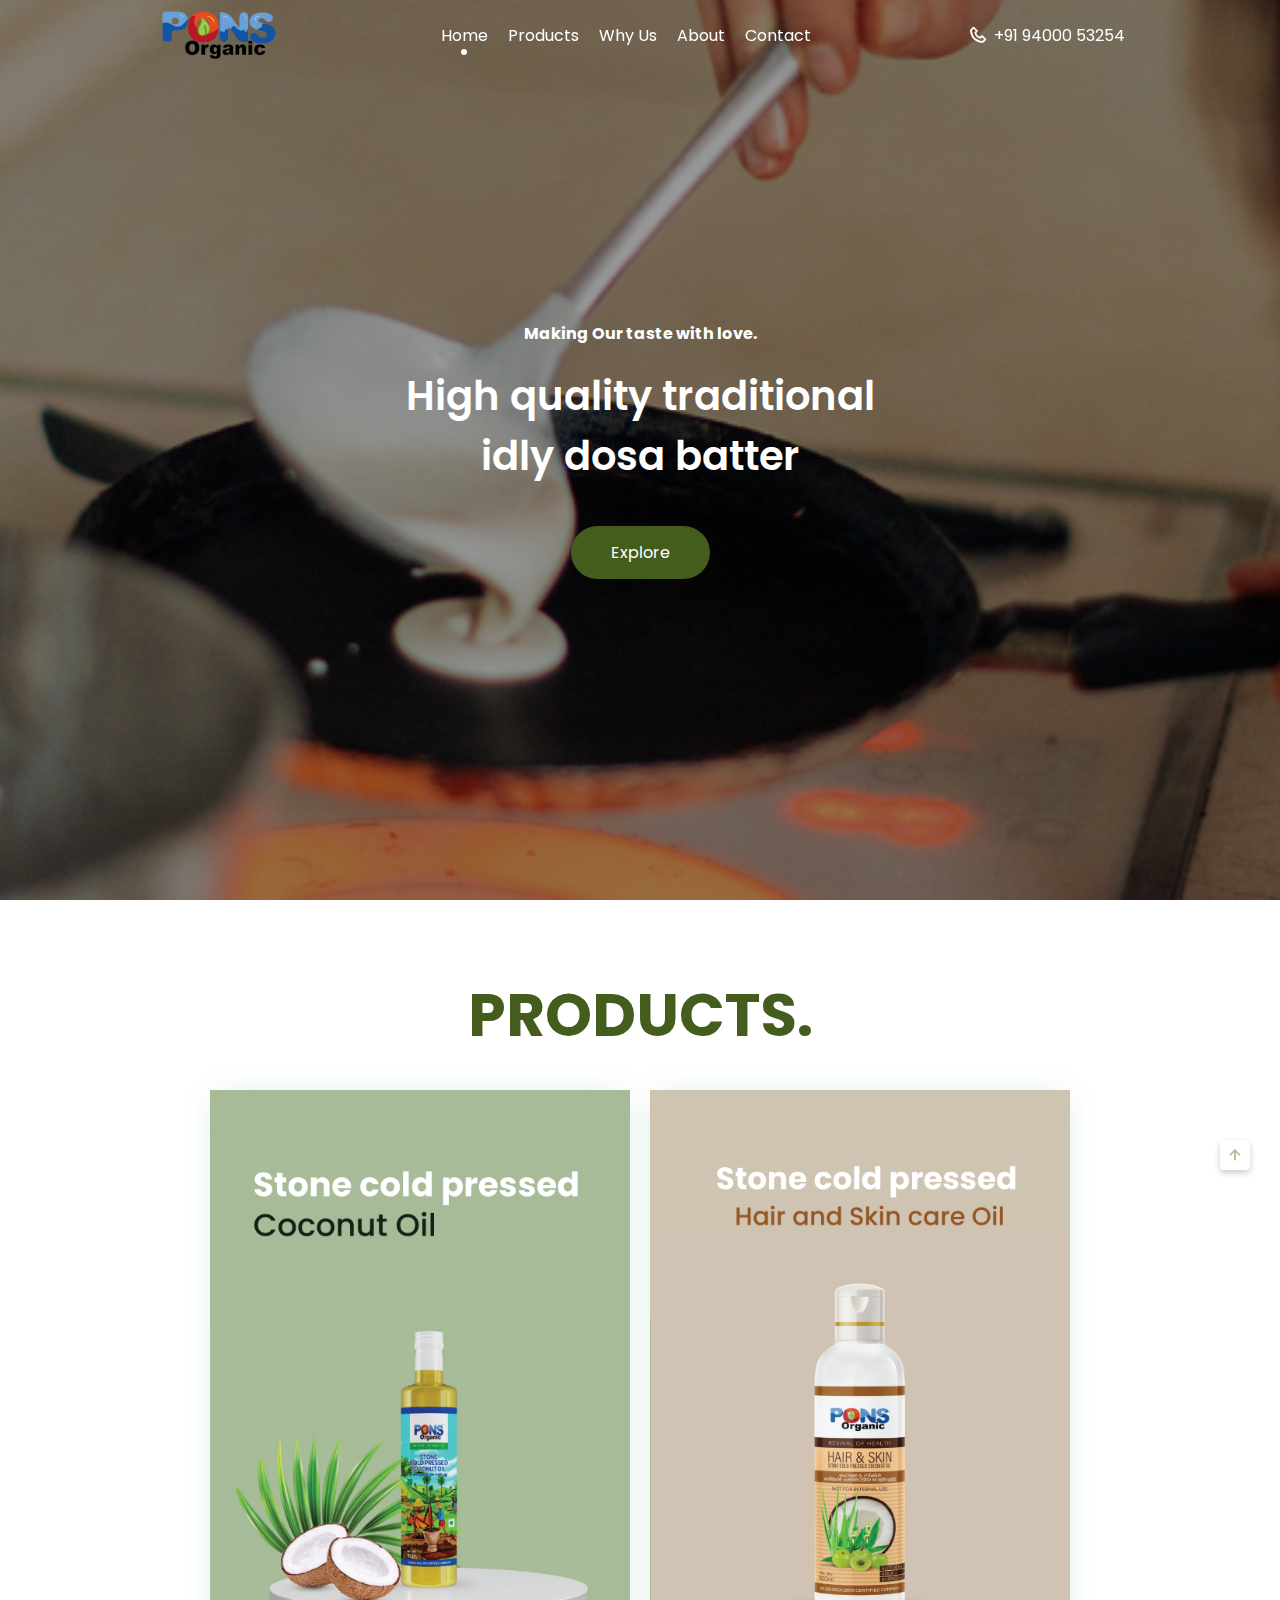
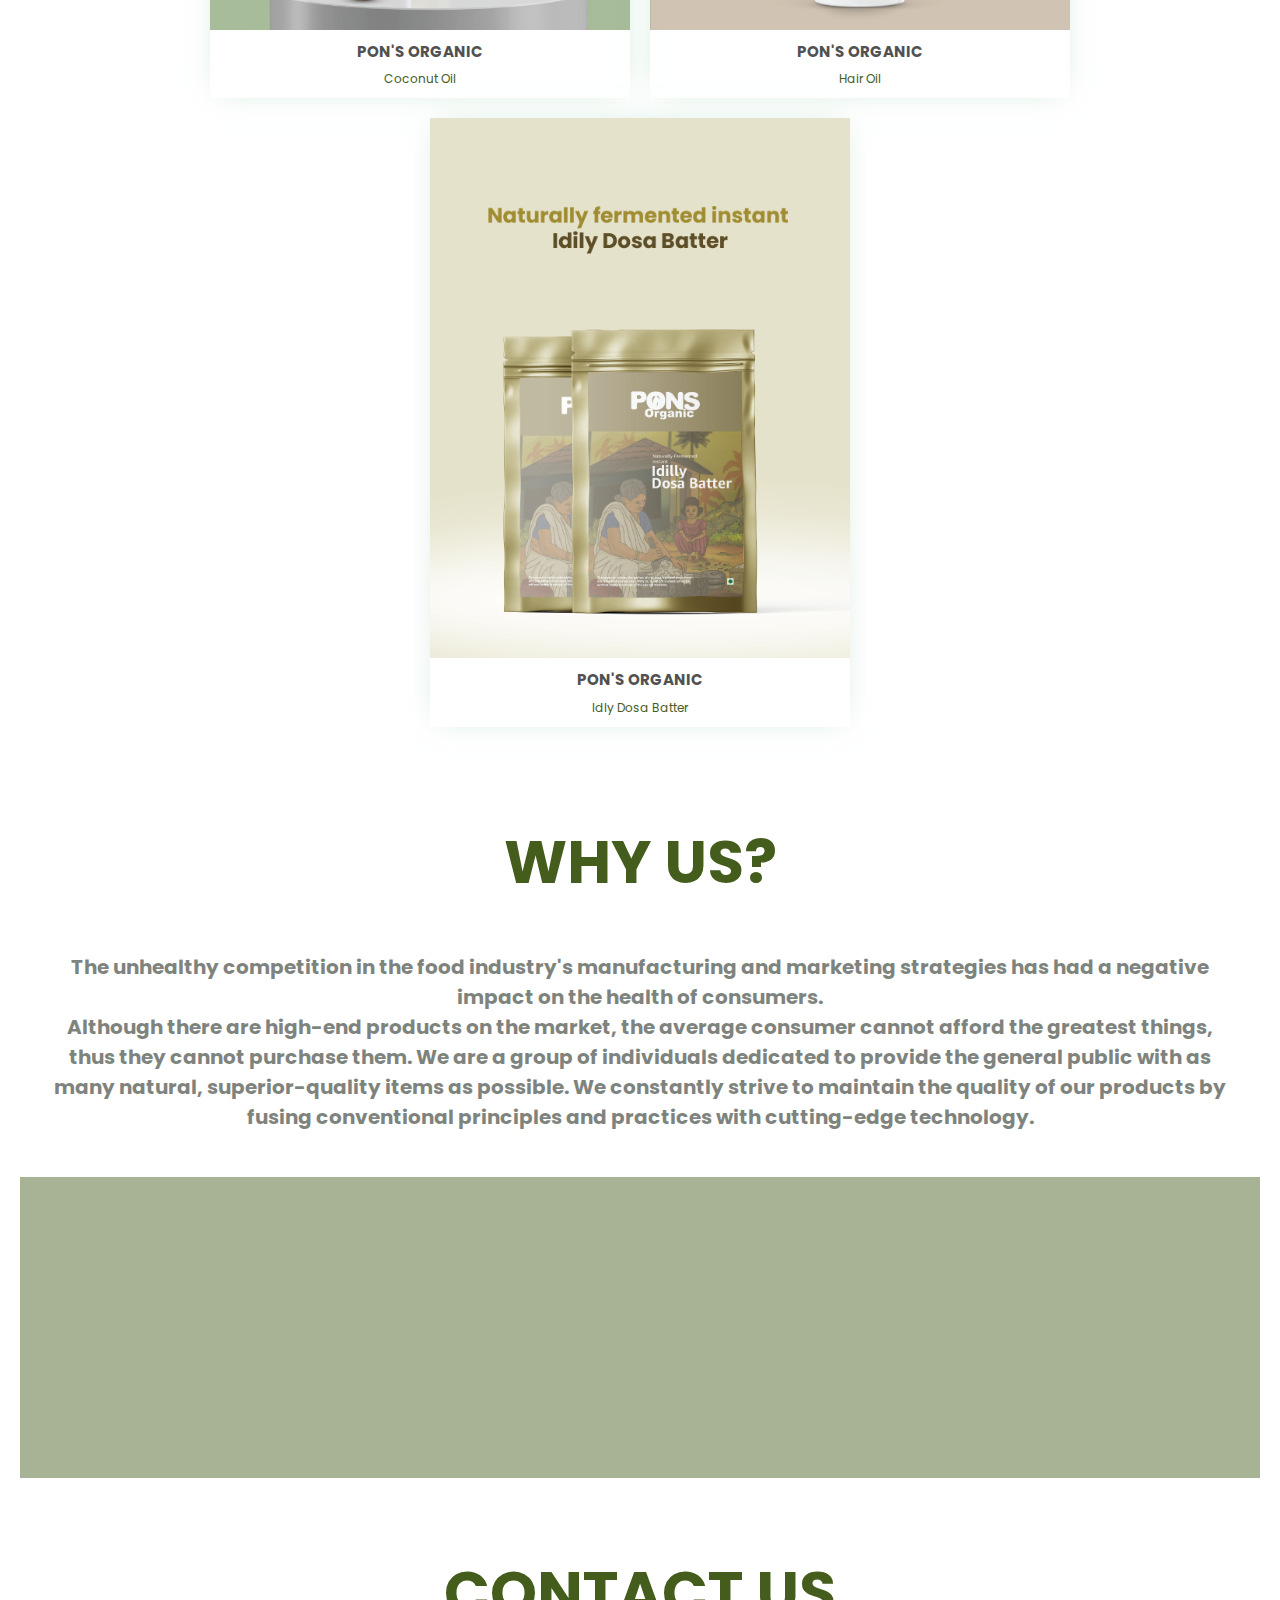
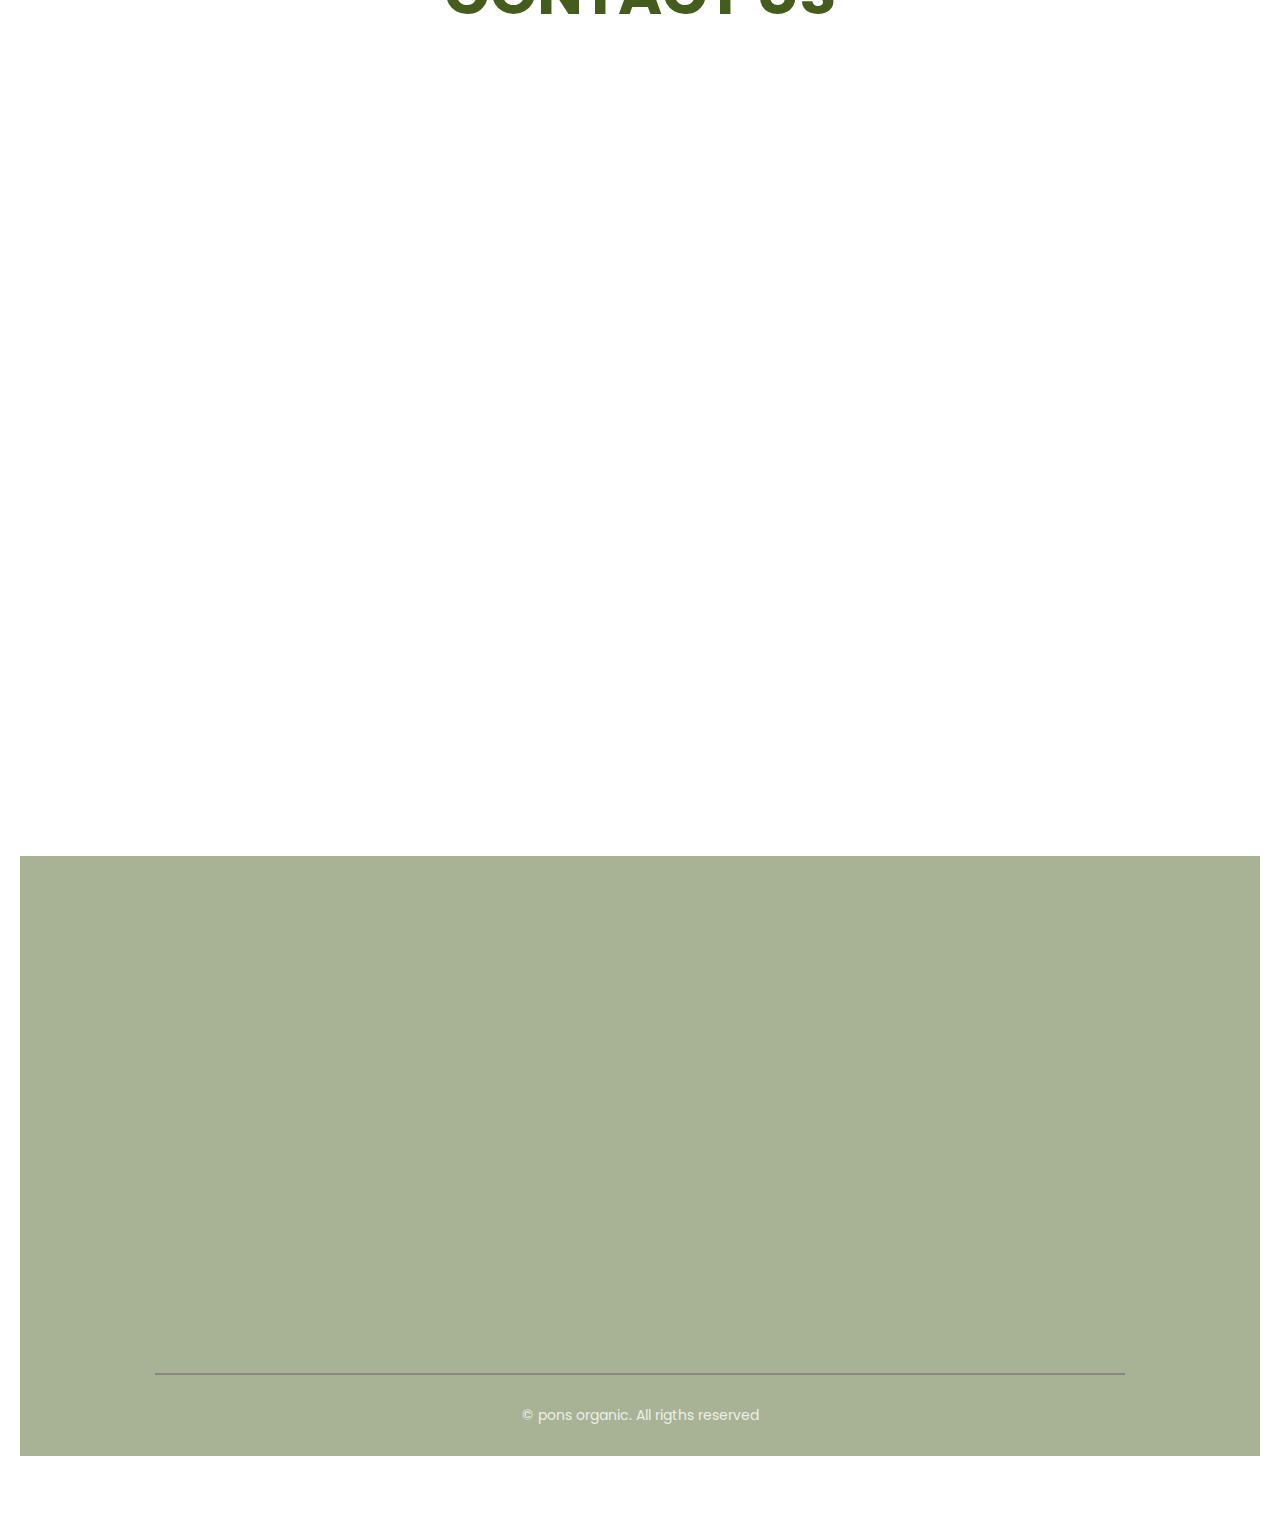
==== commit 46f6eaec: "SIMPLE" ====
--- a/index.html
+++ b/index.html
@@ -156,7 +156,7 @@
 
  <section id="why-us">
 
-      <h6>Why Us?</h6>
+      <h6>WHY US?</h6>
  <div class="whyUs">
       <h4>The unhealthy competition in the food industry's manufacturing and marketing strategies has had a negative impact on the health of consumers. <br> Although there are high-end products on the market, the average consumer cannot afford the greatest things, thus they cannot purchase them. We are a group of individuals dedicated to provide the general public with as many natural, superior-quality items as possible. We constantly strive to maintain the quality of our products by fusing conventional principles and practices with cutting-edge technology.</h4>
 </div>
@@ -188,7 +188,7 @@
                         </div>
                     </div>
             </div> 
-
+        </section>
     
 <!-- Reviews Section -->
         <section id="contact" class="section ">
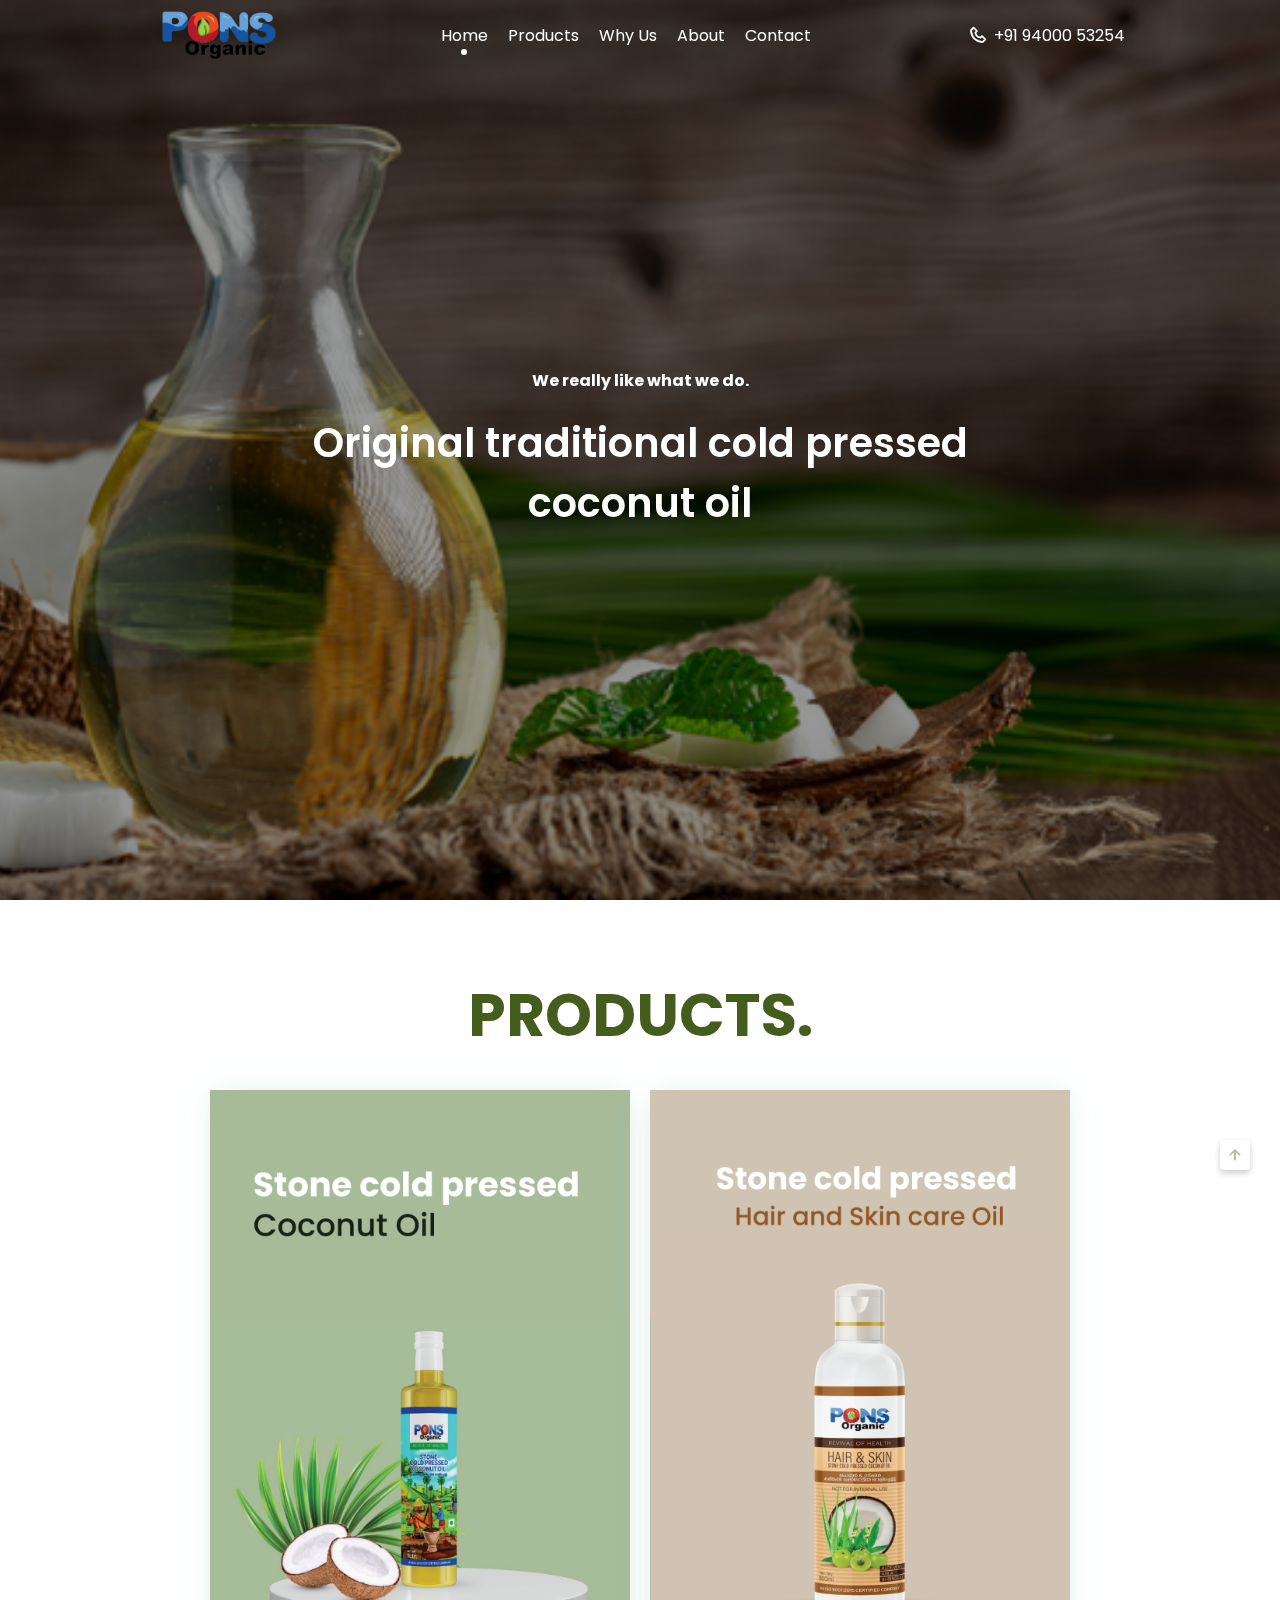
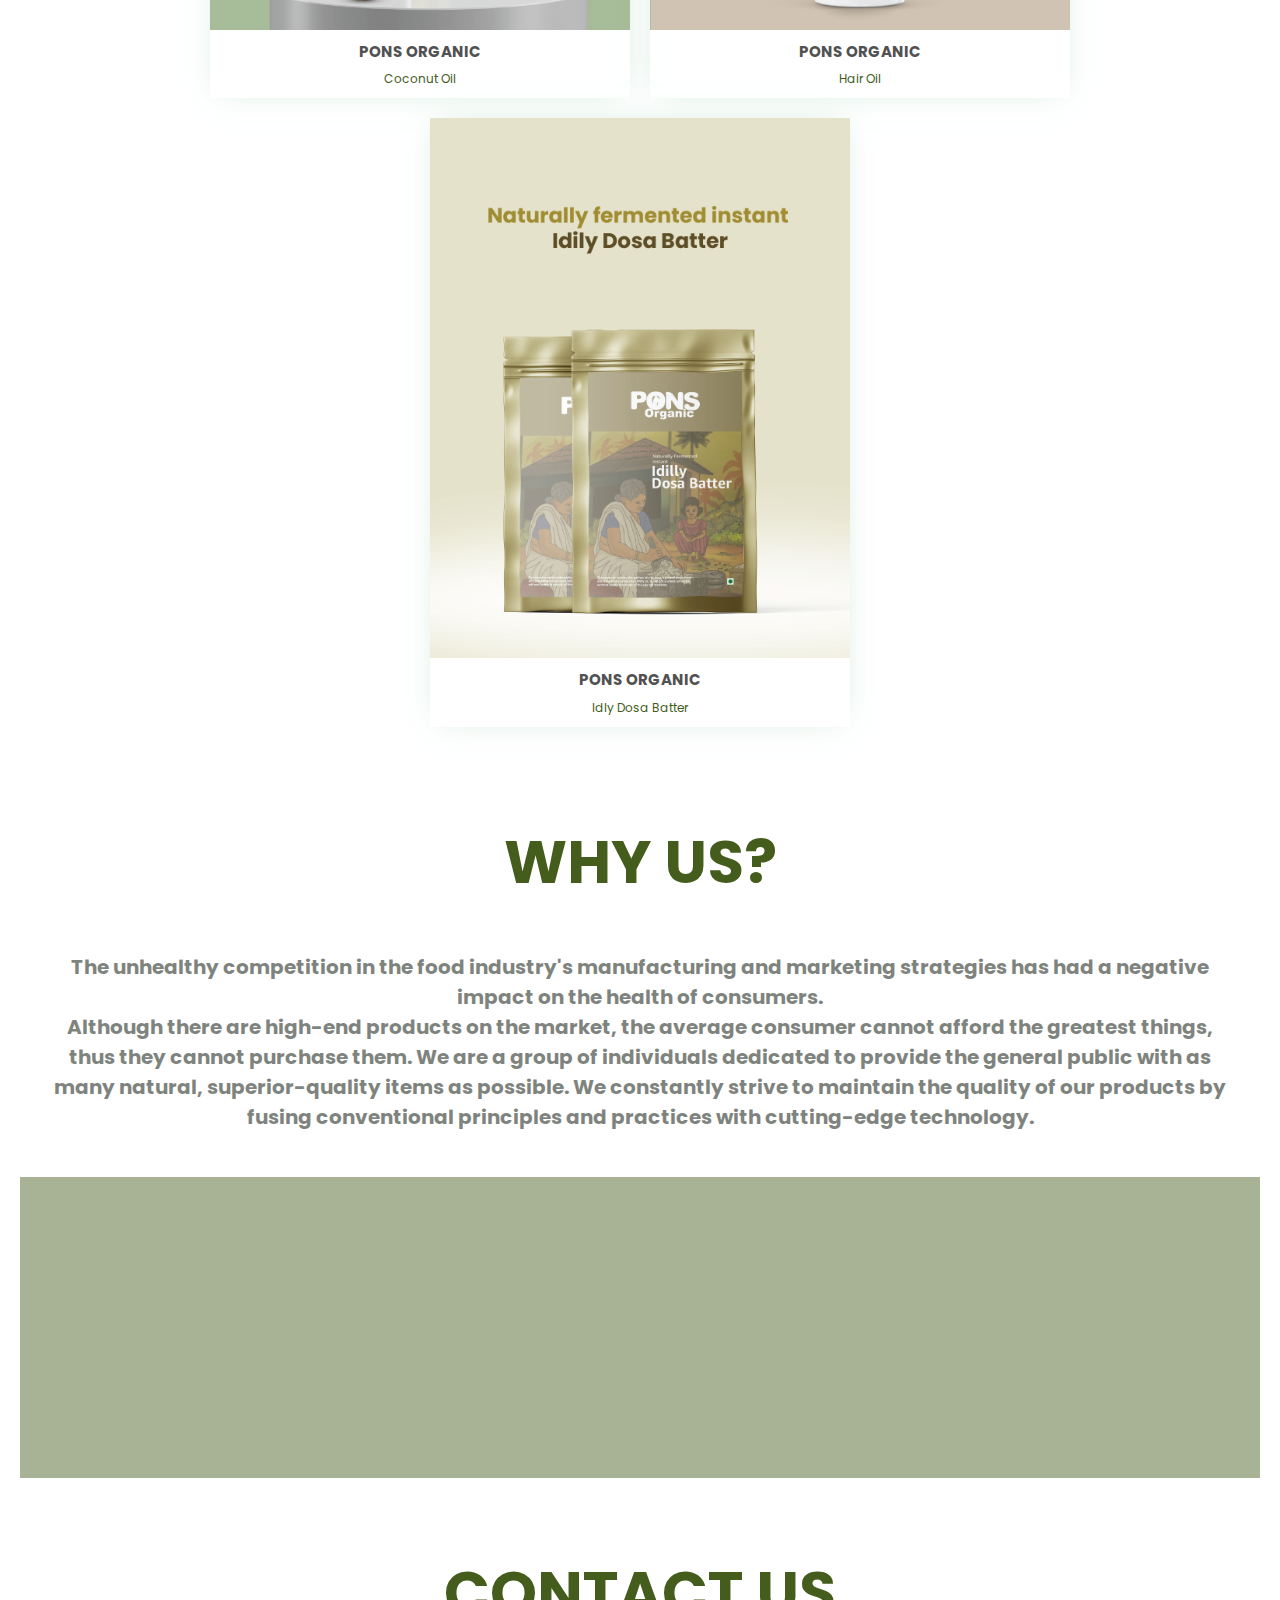
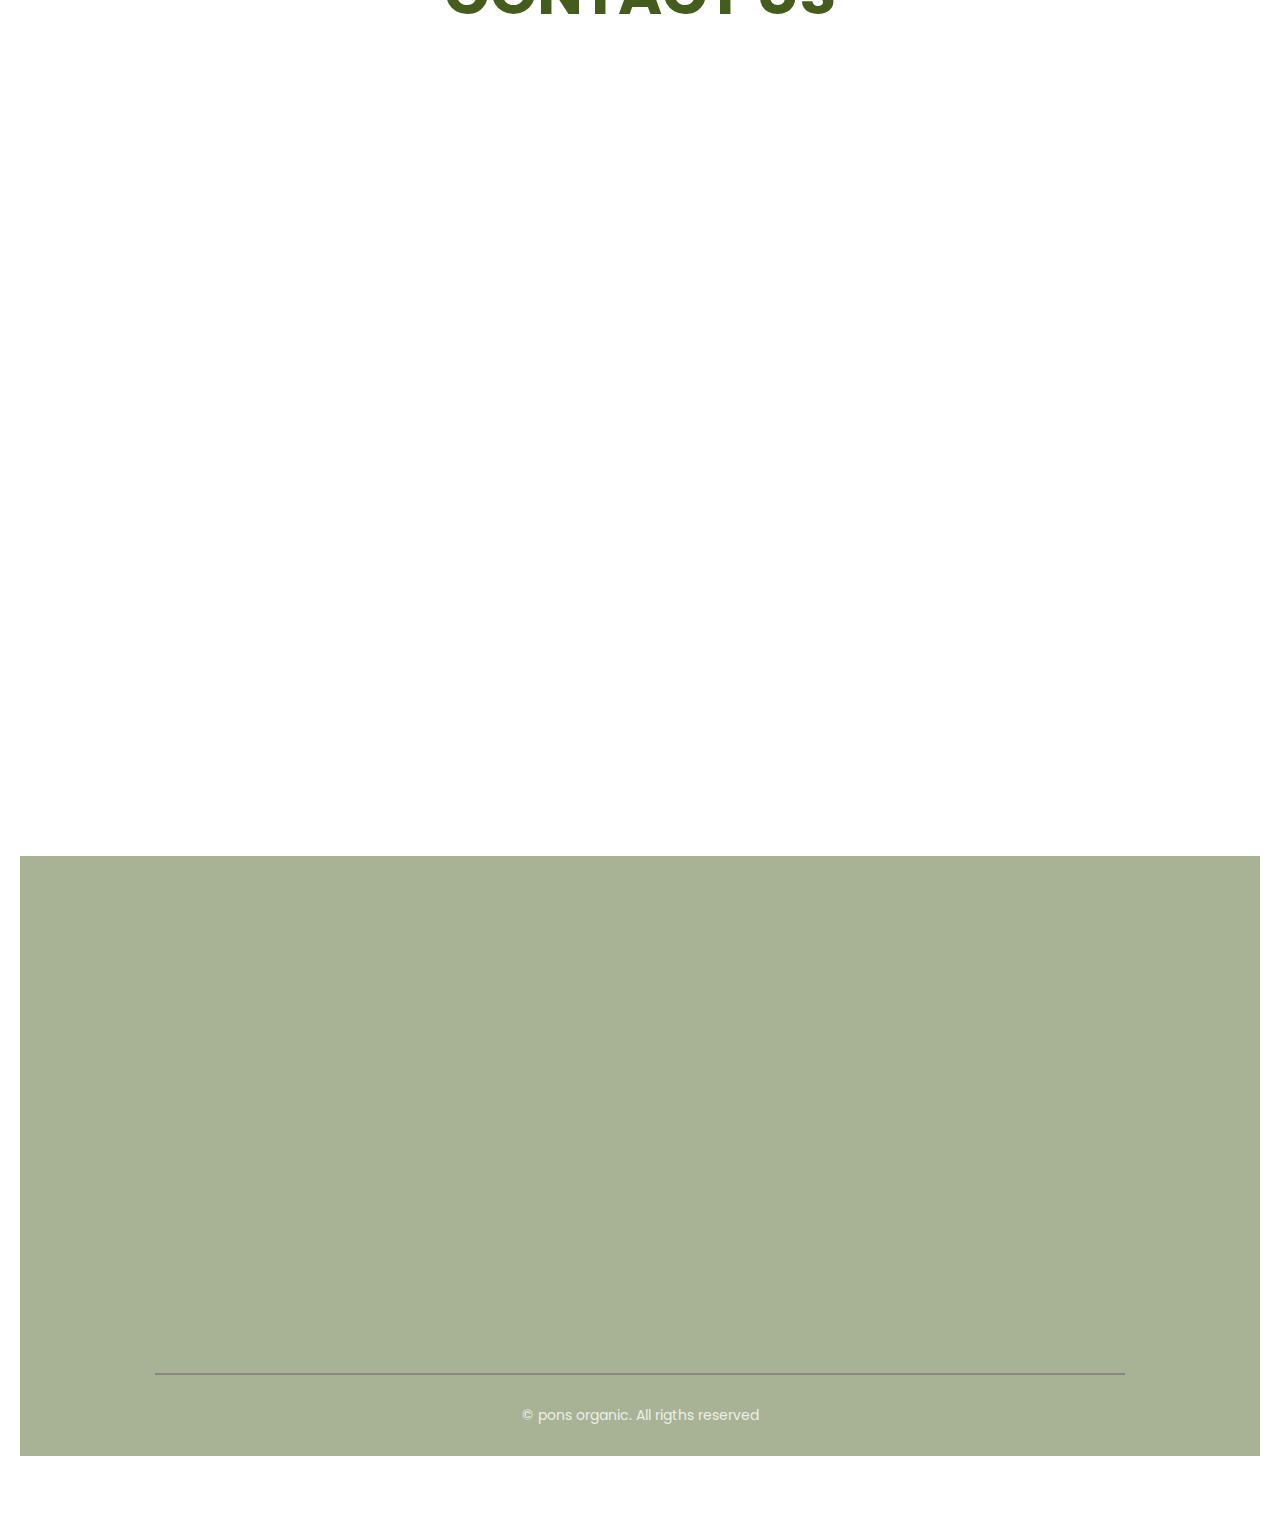
==== commit 15121e38: "Update index.html" ====
--- a/index.html
+++ b/index.html
@@ -7,9 +7,7 @@
     <meta name="viewport" content="width=device-width, initial-scale=1.0">
     <title>Pons organic|A Quality Life to Protect the Truth</title>
 
-    <!-- Swiper JS CSS-->
     <link rel="stylesheet" href="css/swiper-bundle.min.css">
-
     <!-- Scroll Reveal -->
     <link rel="stylesheet" href="css/scrollreveal.min.js">
 
@@ -18,6 +16,7 @@
         
     <!-- CSS -->
     <link rel="stylesheet" href="css/style.css">
+   
          <!-- FAVICONS -->
   <link rel="shortcut icon" href="./images/Artboard 3.png" type="image/x-icon">
 
@@ -35,7 +34,7 @@
                                     <li><a href="#home" class="nav-link active-navlink">home</a></li>
                                     <li><a href="#about" class="nav-link">products</a></li>
                                     <li><a href="#why-us" class="nav-link">why us</a></li>
-                                    <li><a href="./about-us.html" class="nav-link">about</a></li>
+                                    <li><a href="./about-us" class="nav-link">about</a></li>
                                     <li><a href="#contact" class="nav-link">contact</a></li>
                             </ul>
 
@@ -63,7 +62,7 @@
     <main>
         <section class="home" id="home">
                 <div class="home-content">
-                        <div class="swiper mySwiper ">
+                        <div class="swiper m">
                                 <div class="swiper-wrapper ">
                                         <div class="swiper-slide mySlides">
                                                 <img src="images/hero-1.png" alt="" class="home-img ">
@@ -74,7 +73,7 @@
                                                                 <h2 class="homeTitle">Original traditional cold pressed <br> coconut oil</h2>
                                                         </div>
 
-                                                        <button class="button">Explore</button>
+                                                      
                                                 </div>
                                         </div>
 
@@ -87,7 +86,6 @@
                                                                 <h2 class="homeTitle">High-quality traditional oils for the <br> skin and hair</h2>
                                                         </div>
 
-                                                        <button class="button">Explore</button>
                                                 </div>
                                         </div>
 
@@ -100,7 +98,7 @@
                                                                 <h2 class="homeTitle">High quality traditional<br>idly dosa batter</h2>
                                                         </div>
 
-                                                        <button class="button">Explore</button>
+                                                      
                                                 </div>
                                         </div>
                                 </div>
@@ -120,29 +118,29 @@
                             <h6>PRODUCTS.</h6>
                            <ul class="card-list">
                            <li class="card">
-                                <a title="COCONUT OIL." class="card-image" data-href="#" target="_blank" style="background-image: url(./images/OIL.png);"  data-image-full="./images/OIL.png">
+                                <a title="COCONUT OIL." class="card-image" href="./coconut-oil" target="_blank" style="background-image: url(./images/OIL.png);"  data-image-full="./images/OIL.png">
                                   <img src="./images/OIL.png" alt="COCONUT OIL" />
                                 </a>
                                 <a class="card-description" data-href="#" target="_blank">
-                                  <h2>PON'S ORGANIC</h2>
-                                  <p>Coconut Oil </p>
+                                  <h2>PONS ORGANIC</h2>
+                                  <p>Coconut Oil</p>
                                 </a>
                               </li>
                               <li class="card">
-                                <a title="HAIR & SKIN CARE OIL" class="card-image" data-href="#" target="_blank" style="background-image: url(./images/HAIR OIL.png);"  data-image-full="./images/HAIR OIL.png">
+                                <a title="HAIR & SKIN CARE OIL" class="card-image" href="./hairoil" target="_blank" style="background-image: url(./images/HAIR OIL.png);"  data-image-full="./images/HAIR OIL.png">
                                   <img src="./images/HAIR OIL.png" alt="HAIR & SKIN CARE OIL" />
                                 </a>
                                 <a class="card-description" data-href="" target="_blank">
-                                  <h2>PON'S ORGANIC</h2>
+                                  <h2>PONS ORGANIC</h2>
                                   <p>Hair Oil </p>
                                 </a>
                               </li>
                               <li class="card">
-                                <a title="IDLY DOSA BATTER" class="card-image" data-href="#" target="_blank" style="background-image: url(./images/BATTER.png);"  data-image-full="./images/BATTER.png">
+                                <a title="IDLY DOSA BATTER" class="card-image" href="./idly-dosabatter" target="_blank" style="background-image: url(./images/BATTER.png);"  data-image-full="./images/BATTER.png">
                                   <img src="./images/BATTER.png" alt="#" />
                                 </a>
-                                <a class="card-description" data-href="avantra" target="_blank">
-                                  <h2>PON'S ORGANIC</h2>
+                                <a class="card-description" data-href="" target="_blank">
+                                  <h2>PONS ORGANIC</h2>
                                   <p>Idly Dosa Batter </p>
                                 </a>
                               </li>
@@ -188,10 +186,10 @@
                         </div>
                     </div>
             </div> 
-        </section>
+ </section>
     
 <!-- Reviews Section -->
-        <section id="contact" class="section ">
+        <section id="contact" class="section">
                 <h6> <span>CONTACT US</span></h6>
             <div class="maps">
                 <iframe title="GOOGLE MAPS-PONS ORGANIC" src="https://www.google.com/maps/embed?pb=!1m18!1m12!1m3!1d519.8229536208485!2d76.17480796485133!3d10.327450088294754!2m3!1f0!2f0!3f0!3m2!1i1024!2i768!4f13.1!3m3!1m2!1s0x3ba7f53e7bb8fe69%3A0x1f36cdbc94643d4!2sPONNAMPULLY%20TRADERS%20AND%20MANUFACTURES!5e0!3m2!1sen!2sin!4v1685547374051!5m2!1sen!2sin" width="600" height="450" style="border:0;" allowfullscreen="" loading="lazy" referrerpolicy="no-referrer-when-downgrade"></iframe>
@@ -206,22 +204,12 @@
                 <a href="#" class="logo-content flex">
                         <img class="logosmall" src="./images/pons_organic_1-removebg-preview.png" alt="" srcset="">
                     </a>
-
                     <p class="section-description">A Quality Life to Protect the Truth.</p>
 
                     </div>
-<!-- 
-                    <div class=" media-icons flex">
-                        <a href="#"><i class='bx bxl-facebook'></i></a>
-                        <a href="#"><i class='bx bxl-instagram-alt' ></i></a>
-                        <a href="#"><i class='bx bxl-whatsapp'></i></a>
-                        <a href="#"><i class='bx bxl-youtube'></i></a>
-                </div> -->
             </div>
-        </section>
-        
-    
-<!-- Footer Section -->
+        </section>          
+<!--Footer Section -->
  <section id="footer">
         <footer class="section footer">
             <div class="footer-container container">
@@ -248,19 +236,19 @@
                                     <li><a href="https://api.whatsapp.com/send?phone=+919400053254&text=Hello😀" class="footer-link whatsapp">Become a supplier</a></li>
                                     <li><a href="#" class="footer-link">Events</a></li>
                                     <li><a href="#" class="footer-link">news</a></li>
-                                    <li><a href="#" class="footer-link">Customer service</a></li>
+                                    <li><a href="tel:+91 80783 13254" class="footer-link">Customer service</a></li>
                             </ul> 
                             <ul class="footer-links">
                                     <h4 class="footerLinks-title">services</h4>
 
-                                    <li><a href="#" class="footer-link">oils</a></li>
-                                    <li><a href="#" class="footer-link">batters</a></li>
-                                    <li><a href="#" class="footer-link">coconut</a></li>
+                                    <li><a href="./coconut-oil" class="footer-link">oils</a></li>
+                                    <li><a href="./idly-dosabatter" class="footer-link">batters</a></li>
+                                    <li><a href="./hairoil" class="footer-link">Hair oil</a></li>
                             </ul>
                             <ul class="footer-links">
                                     <h4 class="footerLinks-title">Support</h4>
 
-                                    <li><a href="#" class="footer-link">About Us</a></li>
+                                    <li><a href="./about-us" class="footer-link">About Us</a></li>
                                     <li><a href="#" class="footer-link">FAQs</a></li>
                                     <li><a href="#" class="footer-link">Private Policy</a></li>
                                     <li><a href="#" class="footer-link">Help Us</a></li>
@@ -287,4 +275,4 @@
 <!-- JavaScript -->
     <script src="js/script.js"></script>
 </body>
-</html>+</html>
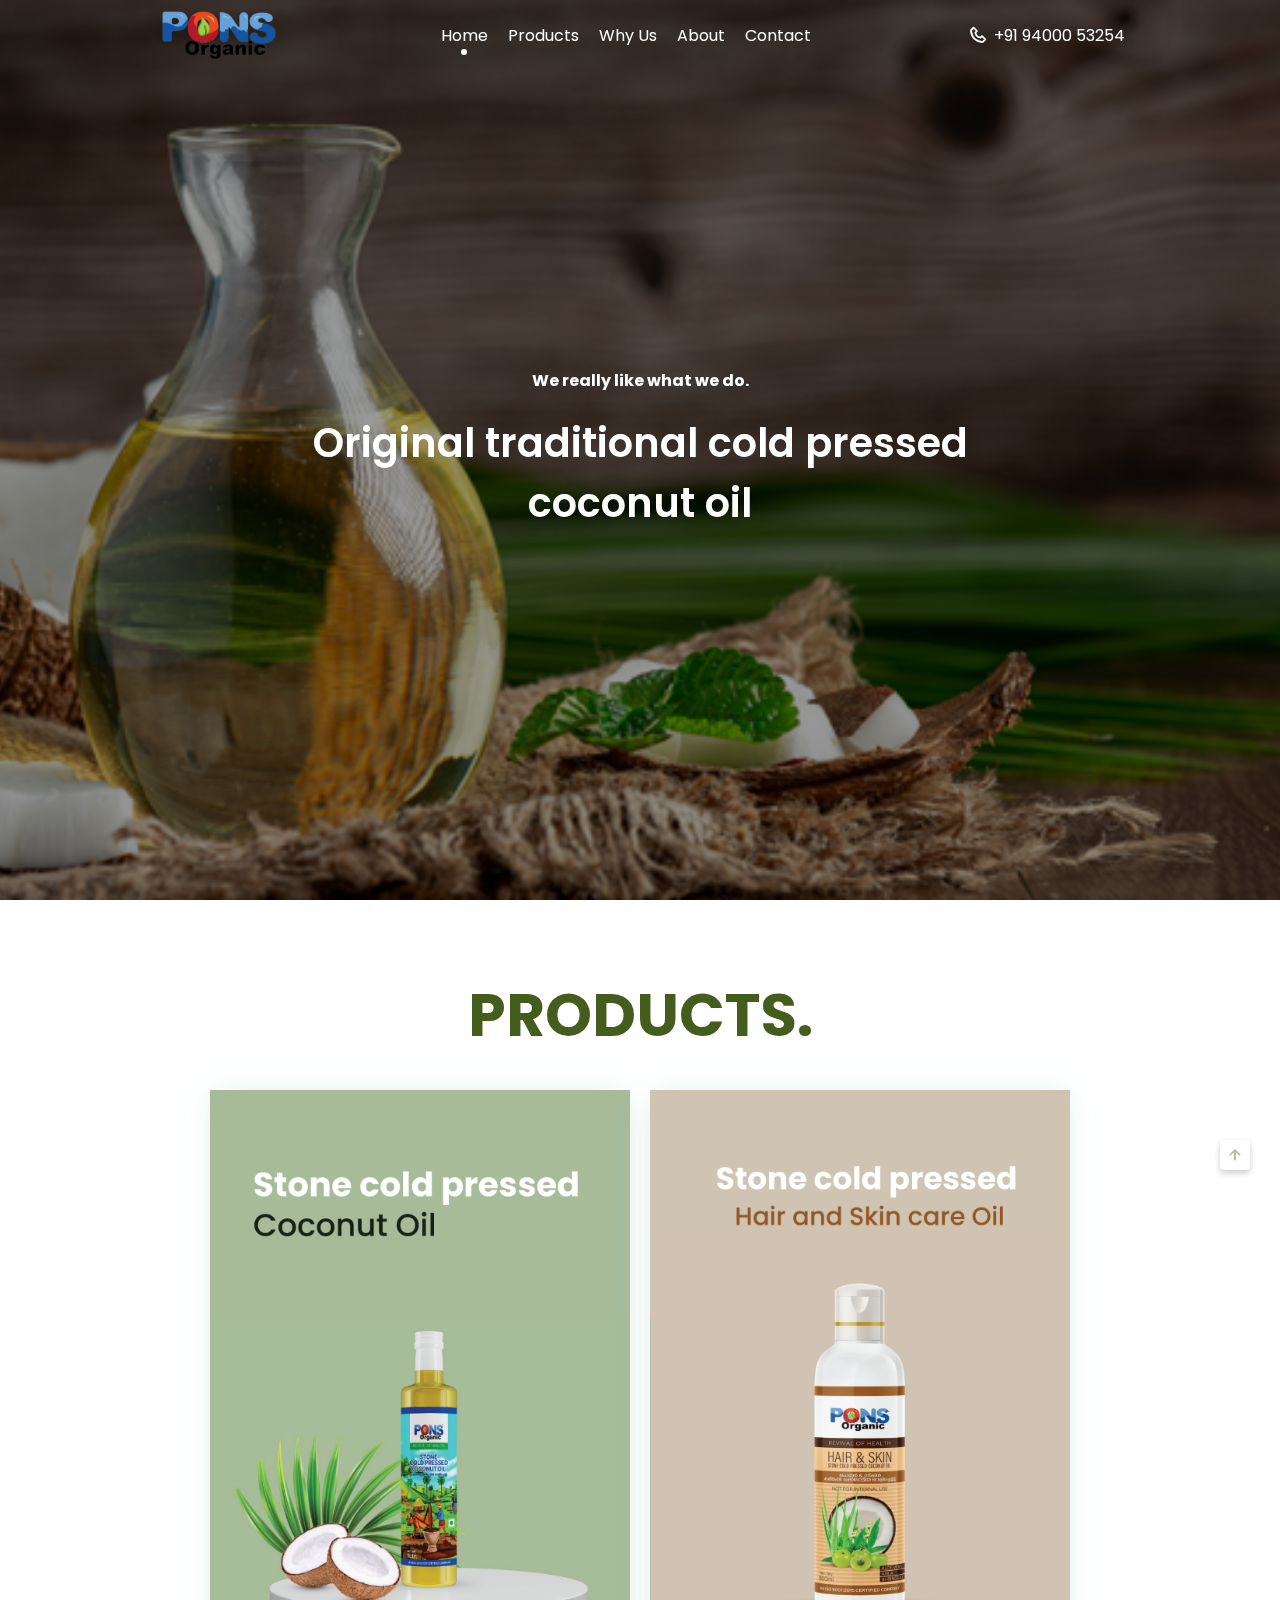
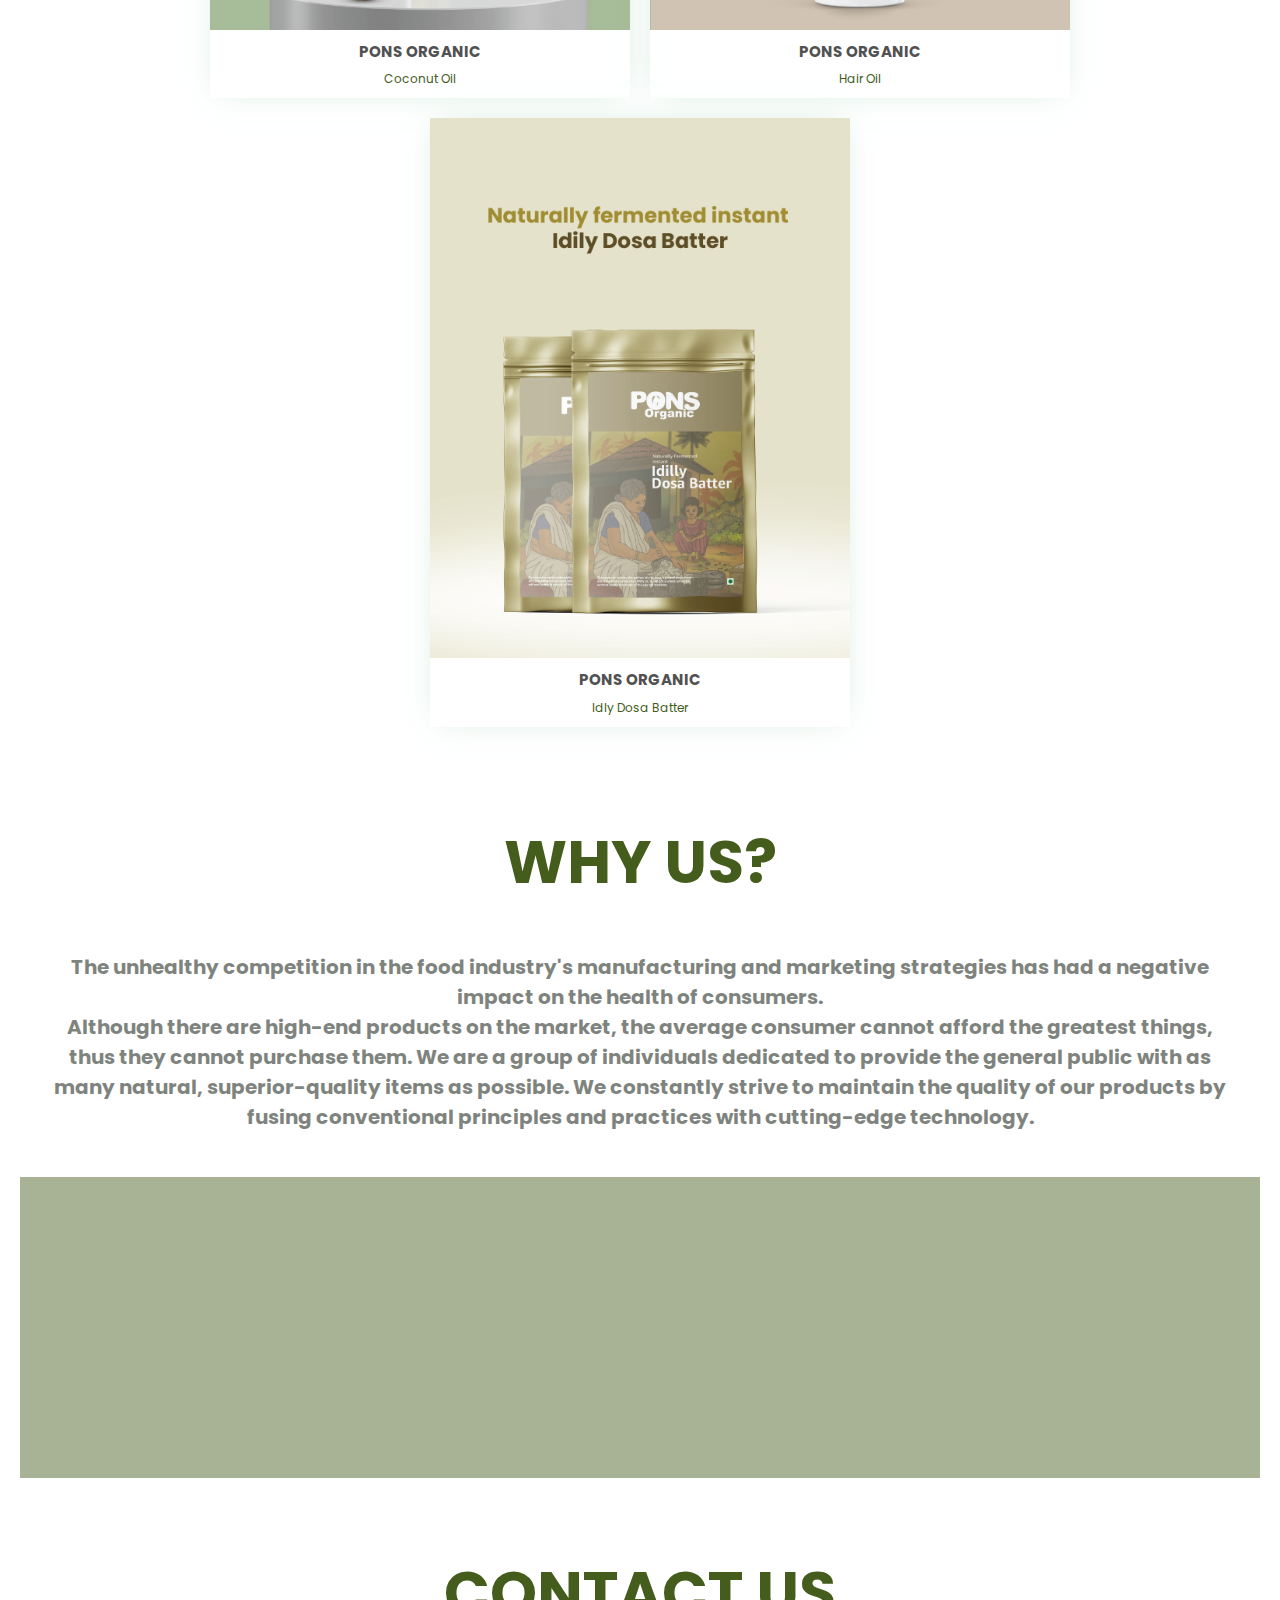
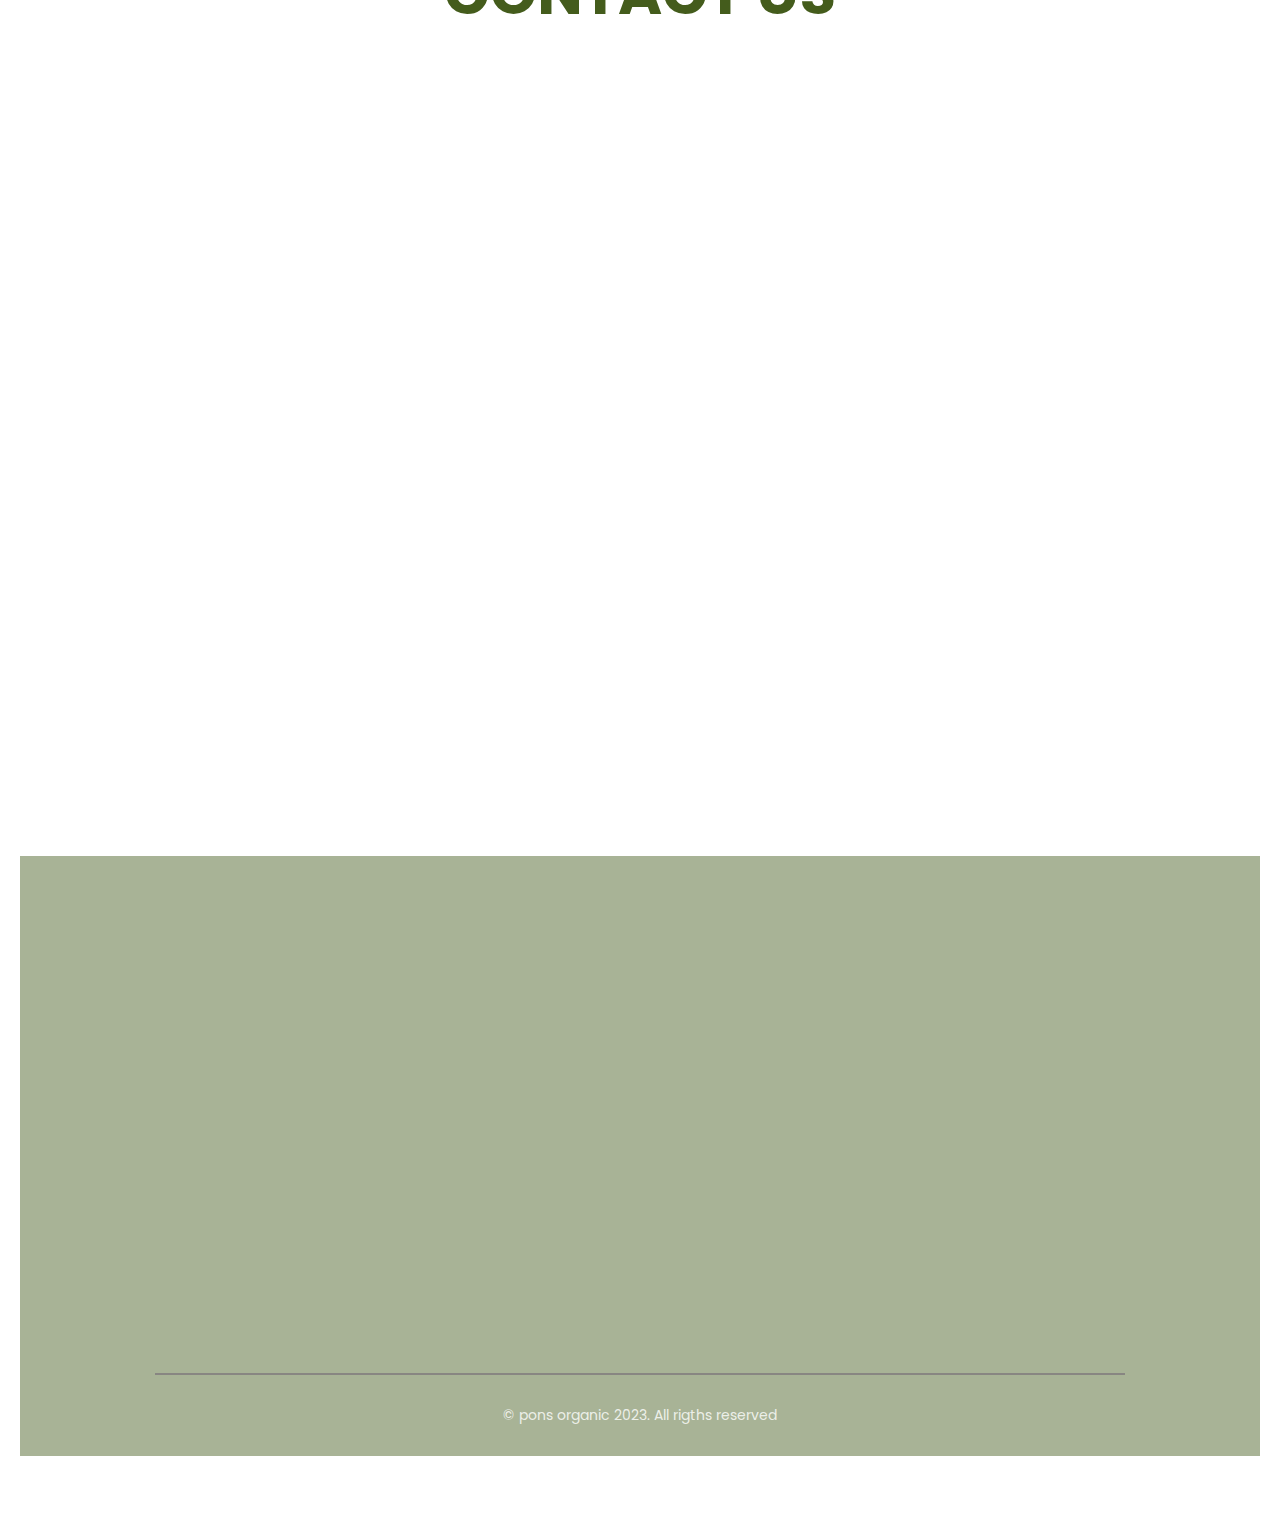
==== commit aa4a27ed: "year update" ====
--- a/index.html
+++ b/index.html
@@ -255,7 +255,7 @@
                             </ul>
                     </div>
             </div>
-            <div class="footer-copyRight">&#169; pons organic. All rigths reserved</div>
+            <div class="footer-copyRight">&#169; pons organic 2023. All rigths reserved </div>
         </footer>
 </section>
 
@@ -275,4 +275,4 @@
 <!-- JavaScript -->
     <script src="js/script.js"></script>
 </body>
-</html>
+</html>--- a/css/style.css
+++ b/css/style.css
@@ -253,6 +253,9 @@
 
 /* nav responsive */
 @media screen and (max-width: 768px) {
+  .header{
+   
+  }
   .contact-content{
     display: none;
   }
@@ -273,7 +276,7 @@
     max-width: 300px;
     width: 100%;
     height: 100%;
-    z-index: var(--z-fixed);
+    z-index: ;
     padding: 10rem 0 5rem;
     background-color: var(--white-color);
     box-shadow: 0 0 10px rgba(0, 0, 0, 0.2);
@@ -285,6 +288,7 @@
   }
   .nav .menu-content.open{
     right: 0;
+
   }
   .menu-list{
     flex-direction: column;
@@ -785,9 +789,7 @@
   .whyUs{
     font-size: 1.5rem;
   }
-  .whatsapp{
-    
-  }
+
   .review .swiper{
     padding-bottom: 6.5rem;
   }
@@ -899,3 +901,131 @@
 }
 }
 
+/* new */
+
+/* CSS used here will be applied after bootstrap.css */
+.carousel {
+  margin-top: 20px;
+}
+.item .thumb {
+width: 25%;
+cursor: pointer;
+float: left;
+}
+.item .thumb img {
+width: 100%;
+margin: 2px;
+}
+.item img {
+width: 100%;	
+}
+
+/* products */
+.BLAH{
+  width: 100%;
+  height:8VH;
+  background-color: var(--primary-color-hover);
+}
+#product{
+  display: flex;
+  justify-content: center;
+  align-items: center;
+  min-height: 100vh; 
+}
+.cont{
+  width: 900px;
+  height: 600px;
+  display: flex;  
+  flex-wrap: wrap;
+  justify-content: space-between;
+  align-items: center;
+  margin: 20px;
+
+}
+.cont .img-box{
+  width: 50%;
+  height: 100%;
+  background: #000a00;
+  display: flex;
+  justify-content: center;
+  align-items: center;
+  position: relative;
+}
+.cont .img-box img{
+ width: 100%;  
+}
+.cont .text-box{
+  width: 50%;
+  padding:20px 30px ;
+  box-sizing: border-box;
+}
+.cont .text-box h1{
+font-size: 3em;
+color: #000a00;
+line-height: 1em;
+
+}
+.cont .text-box h1 span{
+  font-size: .4em;
+  letter-spacing: 2px;
+  text-transform: uppercase;
+}
+.cont .text-box p{
+  font-size: 1em;
+  line-height: 1.2em;
+  color: #222;
+}
+.cont .text-box h2{
+  font-size: 3em;
+  font-weight: 600;
+  /* float: left; */
+  color: var(--primary-color);
+}
+.cont .text-box a{
+text-decoration: none;
+ border: none;
+ outline: none;
+ cursor: pointer;
+ background:var(--primary-color);
+ padding: 15px 100px ;
+ text-transform:uppercase;
+ font-size: 1.5em;
+ color: #f9f1ec;
+  /* float: right; */
+ border-radius: 5px;
+ margin:15px;
+  
+}
+.cont .text-box BR{
+   margin-top: 150px;
+}
+@media screen and (max-width: 1080px) {
+
+  .cont{
+    height:auto;
+  }
+  .cont .img-box{
+     width:100%
+  }
+  .cont .img-box img{
+width: 100%;
+padding: 20px;
+box-sizing: border-box;
+}
+.cont .text-box{
+  width: 100%;
+}
+.cont .text-box h1{ 
+  font-size: 2em;
+  line-height:.8em ;
+}
+.cont .text-box h2{
+ font-size: 2em;
+ font-weight: 300;
+}
+.cont .text-box a{
+ padding: 15px 120px;
+ font-size: 1em;
+ margin-top:20px ;
+}
+}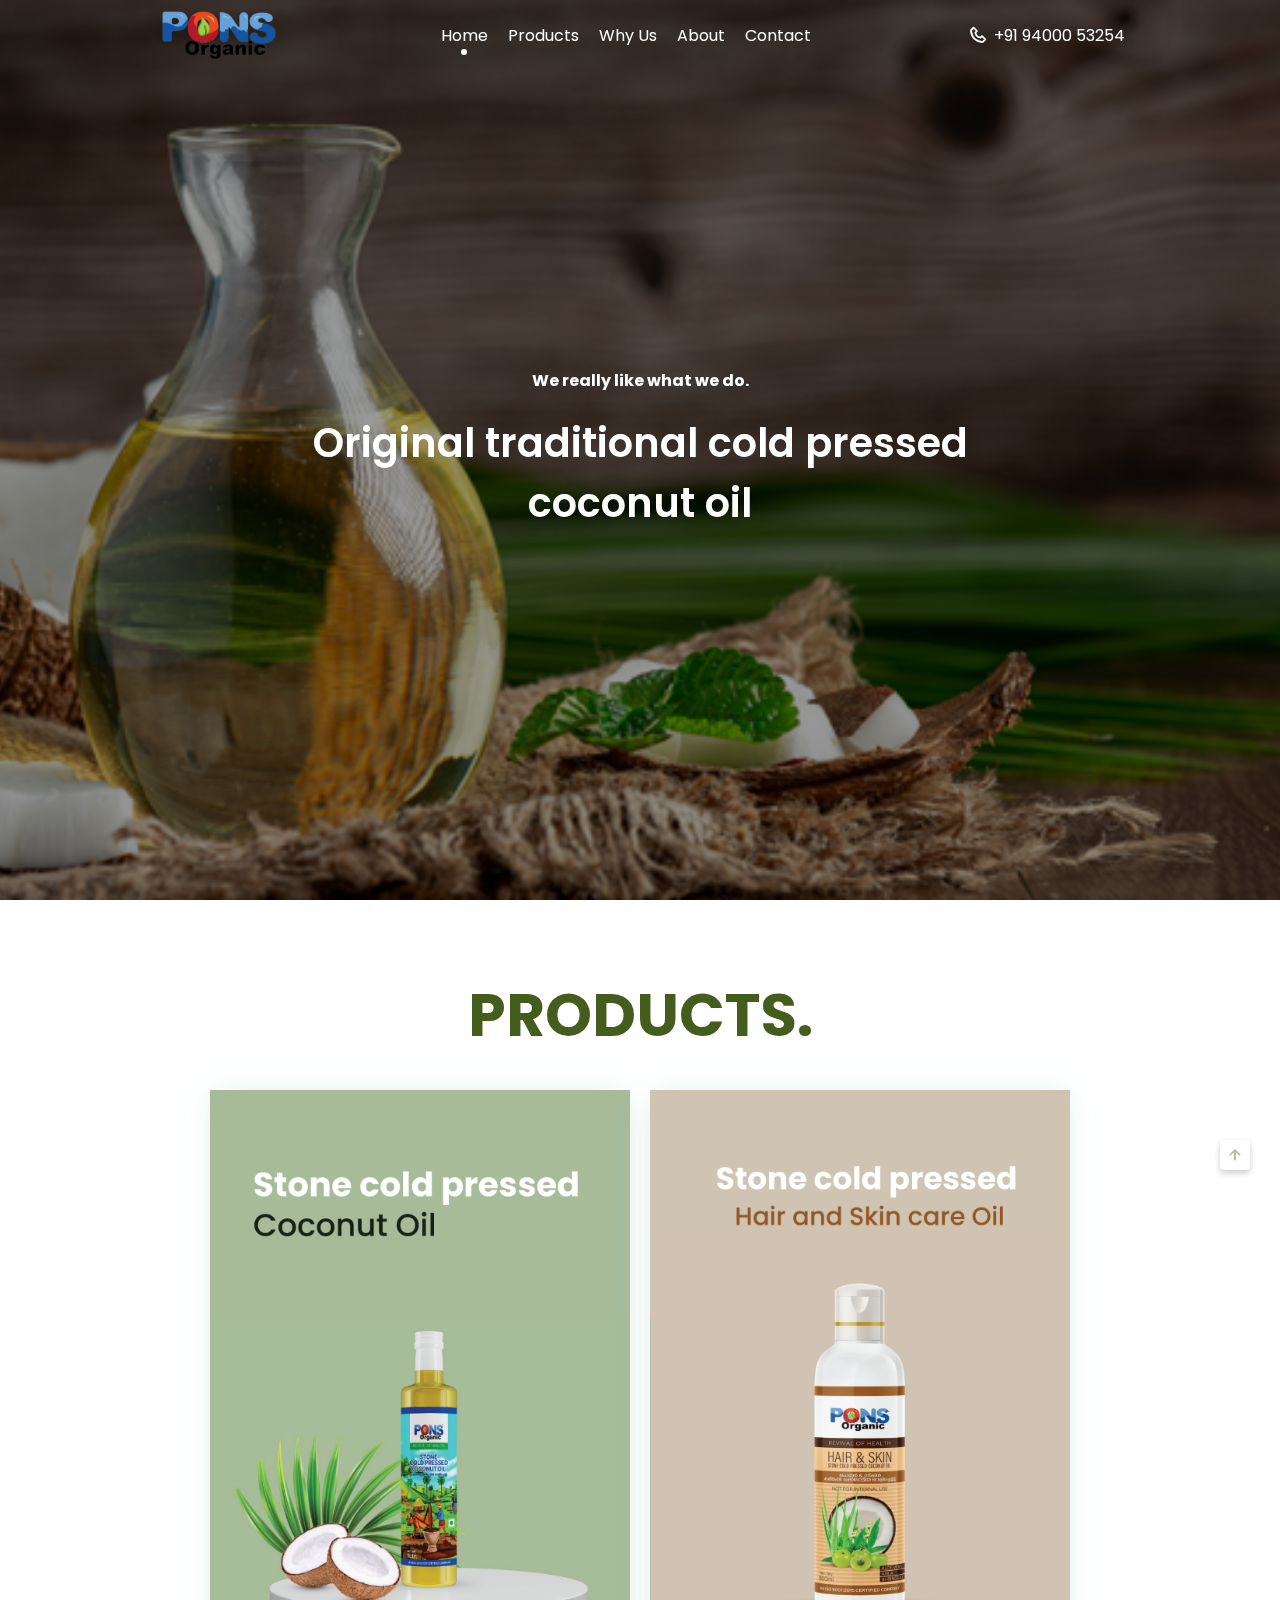
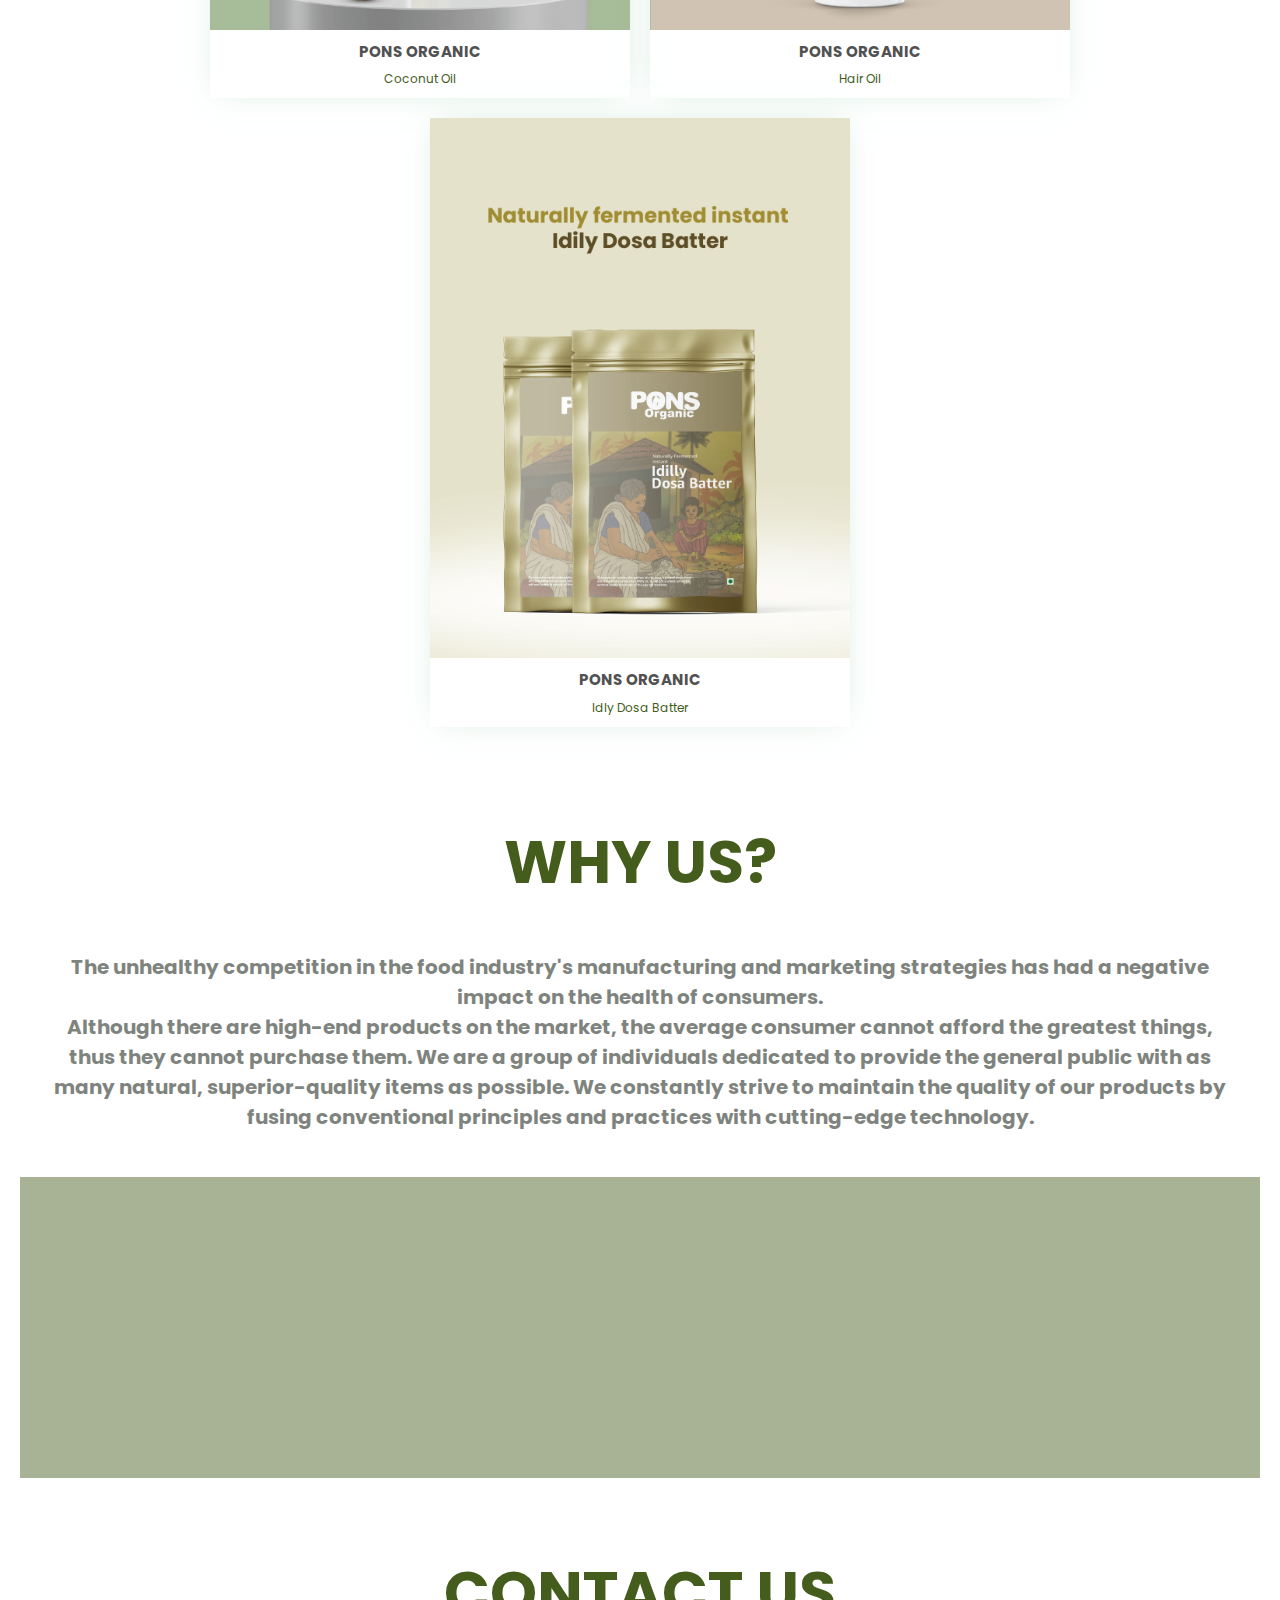
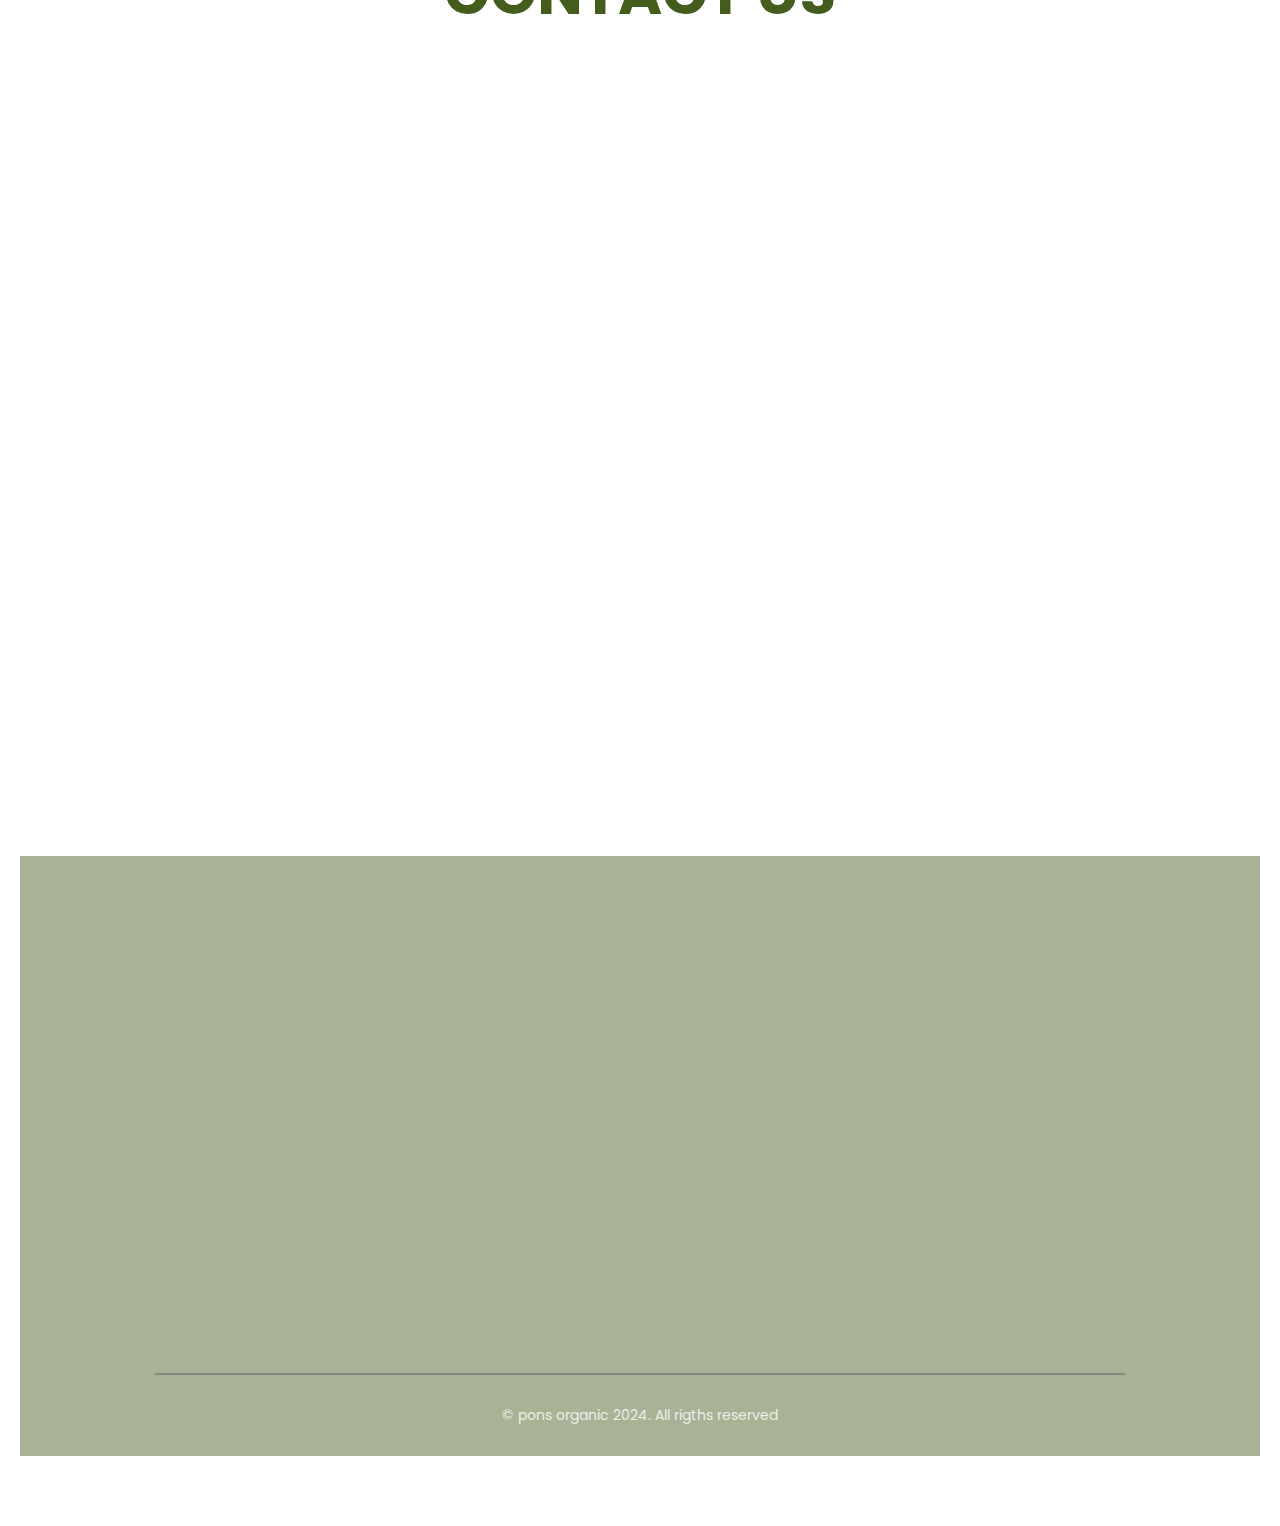
==== commit 8035c878: "year update" ====
--- a/index.html
+++ b/index.html
@@ -218,7 +218,7 @@
                                 <img class="logosmall" src="./images/white-logo.png" alt="" srcset=""> 
                             </a>
 
-                            <p class="content-description">In 2023, two brothers and their supporters founded Ponnampully Traders and Manufactures as a result of their ideas for eradicating fraud in society, at least in the marketplace, by promoting the use of natural products and their connection to human health. It is an ISO-certified business with the trademark "PONS Organic" on the market.            
+                            <p class="content-description">In 2024, two brothers and their supporters founded Ponnampully Traders and Manufactures as a result of their ideas for eradicating fraud in society, at least in the marketplace, by promoting the use of natural products and their connection to human health. It is an ISO-certified business with the trademark "PONS Organic" on the market.            
                             <div class="footer-location flex">
                                 <i class='bx bx-map map-icon'></i>
                                 
@@ -255,7 +255,7 @@
                             </ul>
                     </div>
             </div>
-            <div class="footer-copyRight">&#169; pons organic 2023. All rigths reserved </div>
+            <div class="footer-copyRight">&#169; pons organic 2024. All rigths reserved </div>
         </footer>
 </section>
 
